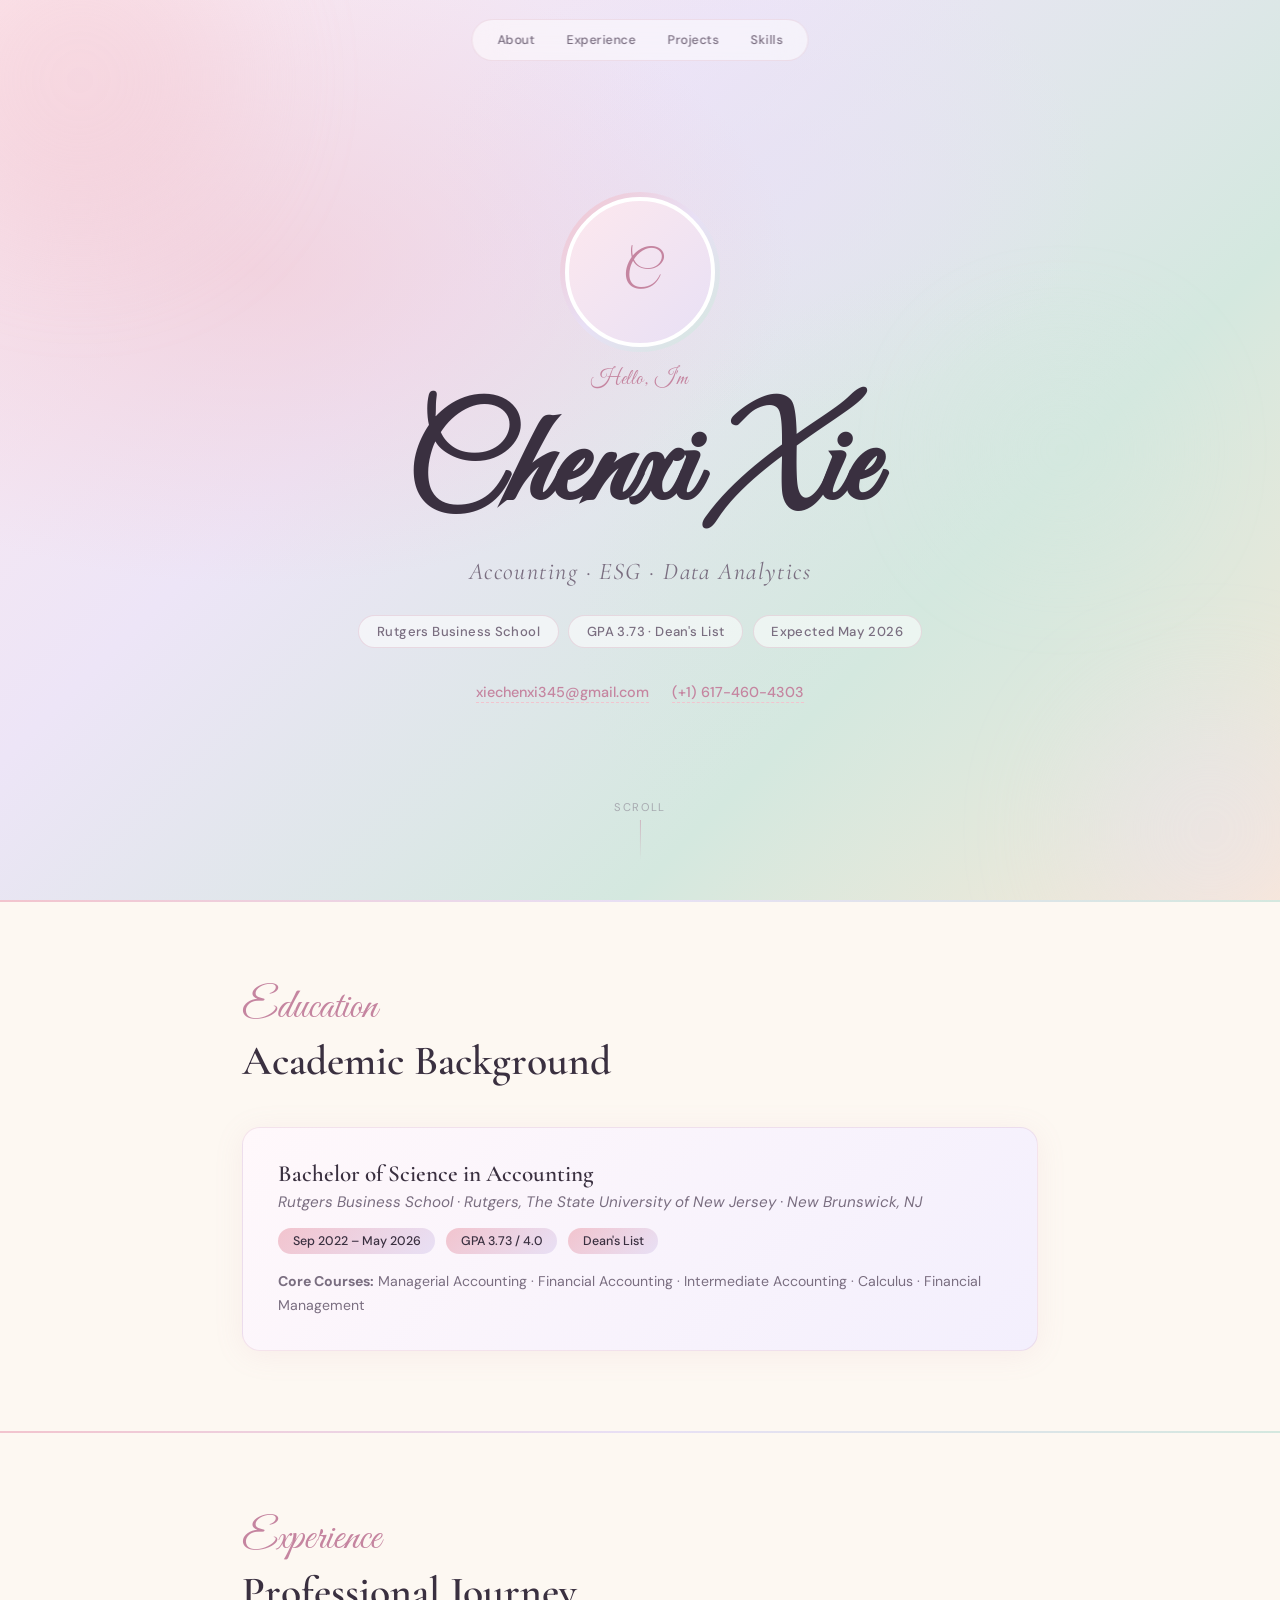
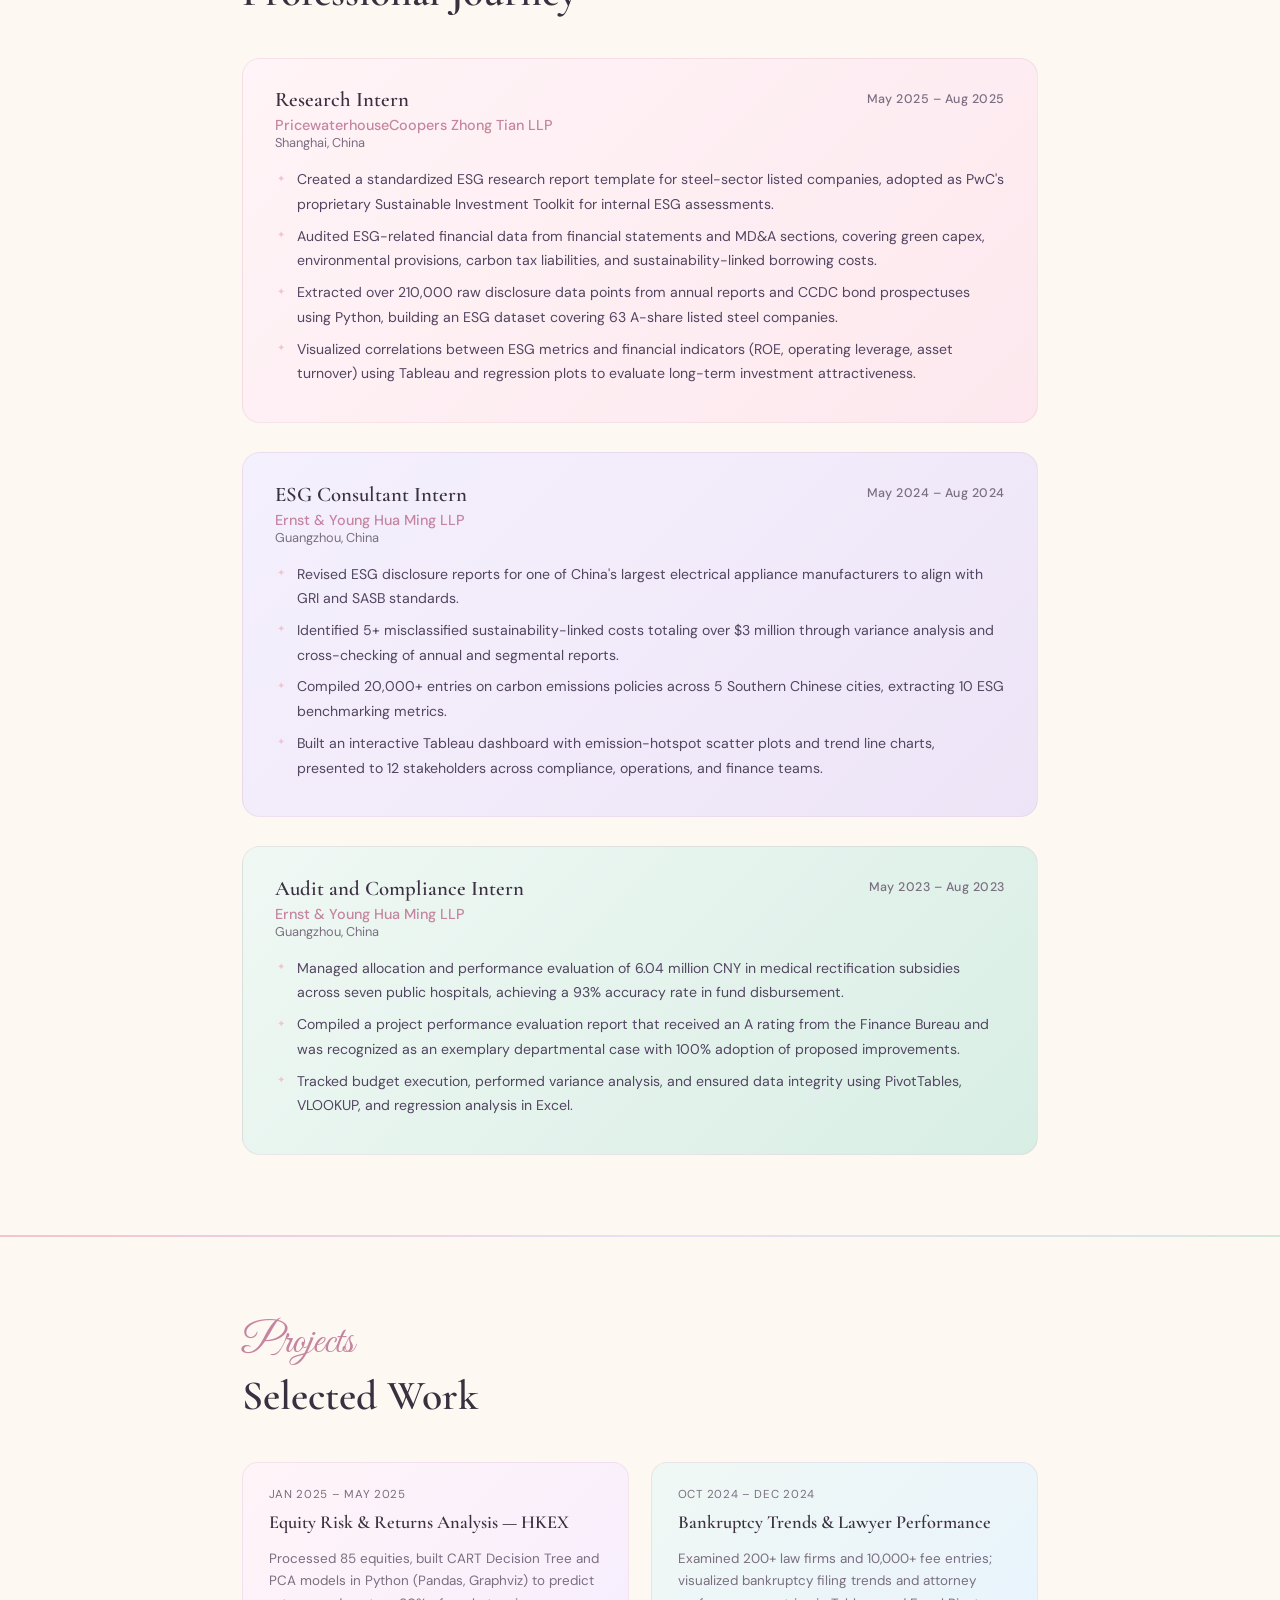
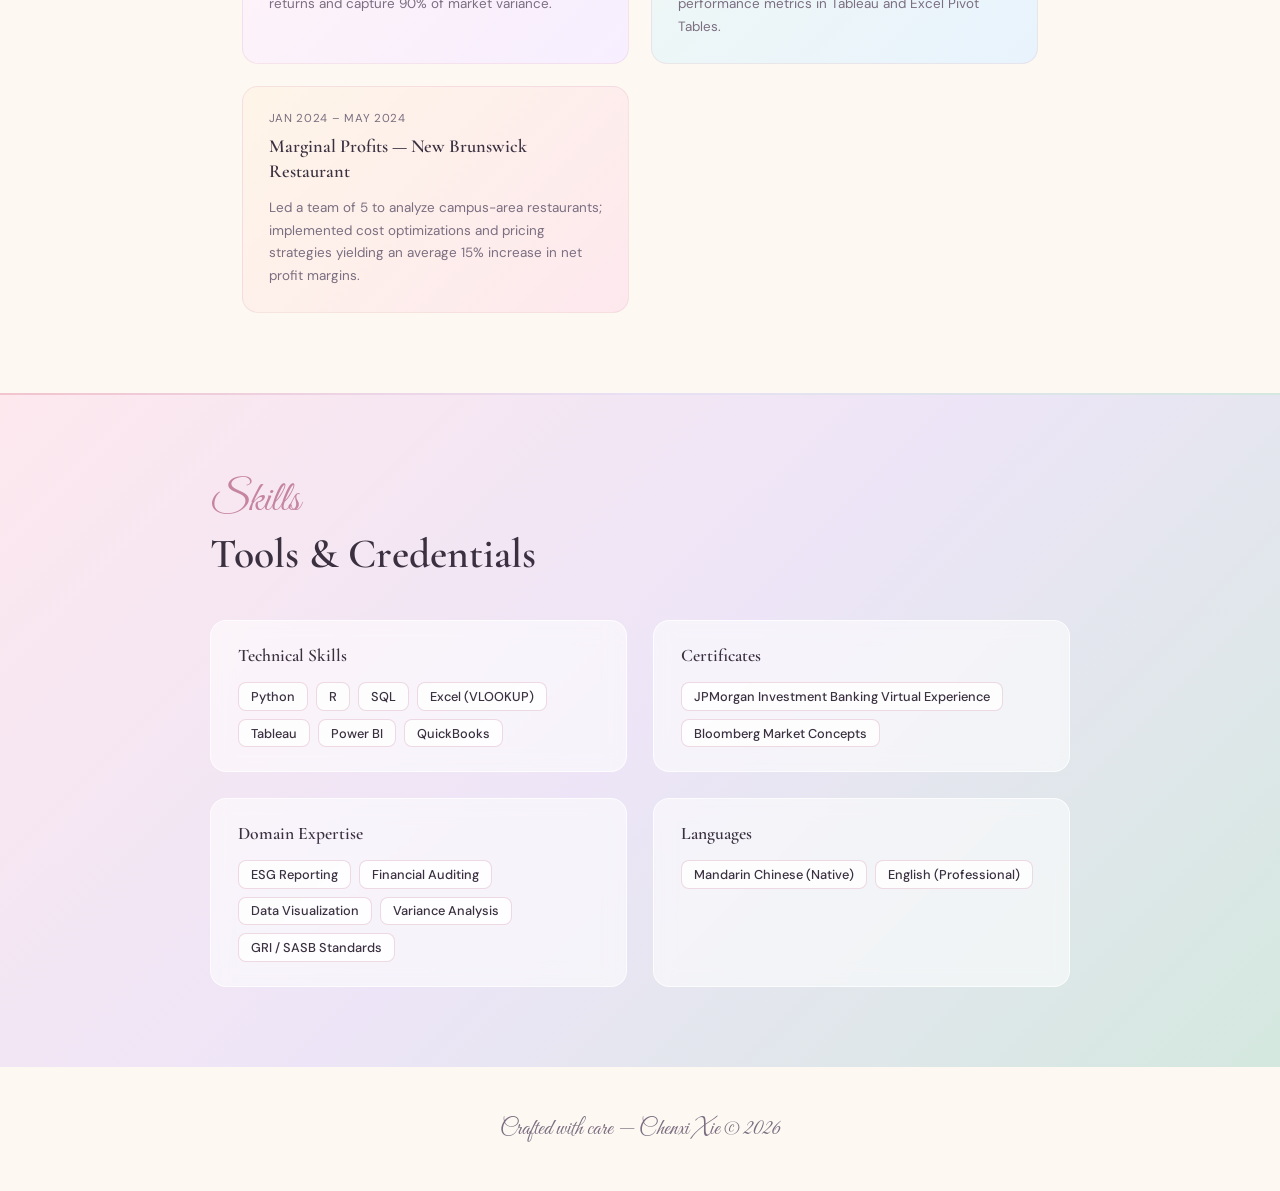
==== index.html @ ff5ab855 "Add files via upload" ====
<!DOCTYPE html>
<!--
  ╔══════════════════════════════════════════════════════════════╗
  ║  GITHUB PAGES DEPLOYMENT                                    ║
  ║                                                              ║
  ║  File structure required:                                    ║
  ║  ├── index.html          ← this file (upload to root)       ║
  ║  └── Assets/                                                 ║
  ║       └── ProfilePic.jpeg ← your profile photo here         ║
  ║                                                              ║
  ║  Repository name must be:  username.github.io               ║
  ║  Settings → Pages → Source: Deploy from Branch → Main /root ║
  ╚══════════════════════════════════════════════════════════════╝
-->
<html lang="en">
<head>
  <meta charset="UTF-8" />
  <meta name="viewport" content="width=device-width, initial-scale=1.0"/>
  <title>Chenxi Xie — Personal Page</title>
  <link href="https://fonts.googleapis.com/css2?family=Cormorant+Garamond:ital,wght@0,300;0,400;0,600;1,300;1,400&family=DM+Sans:wght@300;400;500&family=Great+Vibes&display=swap" rel="stylesheet"/>
  <style>
    :root {
      --rose:     #f2c4ce;
      --blush:    #fde8ee;
      --lavender: #e8e0f5;
      --sage:     #d4e8df;
      --cream:    #fdf8f2;
      --peach:    #fce8d5;
      --text:     #3a3040;
      --muted:    #7a6e80;
      --accent:   #c585a0;
    }

    *, *::before, *::after { box-sizing: border-box; margin: 0; padding: 0; }

    html { scroll-behavior: smooth; }

    body {
      font-family: 'DM Sans', sans-serif;
      background: var(--cream);
      color: var(--text);
      overflow-x: hidden;
    }

    /* ─── HERO ─────────────────────────────────────────── */
    .hero {
      min-height: 100vh;
      display: flex;
      flex-direction: column;
      align-items: center;
      justify-content: center;
      text-align: center;
      position: relative;
      background: linear-gradient(135deg, #fde8ee 0%, #ede5f7 35%, #d4e8df 70%, #fce8d5 100%);
      padding: 4rem 2rem;
      overflow: hidden;
    }

    .hero::before {
      content: '';
      position: absolute;
      inset: 0;
      background:
        radial-gradient(ellipse 60% 50% at 20% 30%, rgba(242,196,206,0.55) 0%, transparent 70%),
        radial-gradient(ellipse 50% 60% at 80% 70%, rgba(212,232,223,0.50) 0%, transparent 70%),
        radial-gradient(ellipse 40% 40% at 60% 20%, rgba(232,224,245,0.60) 0%, transparent 65%);
      pointer-events: none;
    }

    /* floating blobs */
    .blob {
      position: absolute;
      border-radius: 50%;
      filter: blur(60px);
      opacity: 0.35;
      animation: float 8s ease-in-out infinite;
    }
    .blob1 { width: 320px; height: 320px; background: var(--rose);    top: -80px;  left: -80px;  animation-delay: 0s; }
    .blob2 { width: 260px; height: 260px; background: var(--lavender);bottom: -60px; right: -60px; animation-delay: 3s; }
    .blob3 { width: 180px; height: 180px; background: var(--sage);    top: 40%;   right: 10%;  animation-delay: 1.5s; }

    @keyframes float {
      0%, 100% { transform: translateY(0) scale(1); }
      50%       { transform: translateY(-20px) scale(1.04); }
    }

    .hero-tag {
      font-family: 'Great Vibes', cursive;
      font-size: 1.3rem;
      color: var(--accent);
      letter-spacing: 0.04em;
      margin-bottom: 0.5rem;
      opacity: 0;
      text-align: center;
      width: 100%;
      animation: fadeUp 0.8s 0.2s forwards;
    }

    .hero h1 {
      font-family: 'Great Vibes', cursive;
      font-size: clamp(4rem, 10vw, 8rem);
      color: var(--text);
      line-height: 1.1;
      opacity: 0;
      text-align: center;
      width: 100%;
      animation: fadeUp 0.9s 0.4s forwards;
    }

    .hero-sub {
      font-family: 'Cormorant Garamond', serif;
      font-size: clamp(1.1rem, 2.5vw, 1.5rem);
      font-style: italic;
      color: var(--muted);
      margin-top: 1rem;
      letter-spacing: 0.06em;
      opacity: 0;
      animation: fadeUp 0.9s 0.65s forwards;
    }

    .hero-pills {
      display: flex;
      flex-wrap: wrap;
      gap: 0.6rem;
      justify-content: center;
      margin-top: 1.8rem;
      opacity: 0;
      animation: fadeUp 0.9s 0.9s forwards;
    }

    .pill {
      background: rgba(255,255,255,0.55);
      backdrop-filter: blur(8px);
      border: 1px solid rgba(197,133,160,0.25);
      border-radius: 999px;
      padding: 0.45rem 1.1rem;
      font-size: 0.82rem;
      font-weight: 500;
      color: var(--muted);
      letter-spacing: 0.03em;
    }

    .contact-row {
      margin-top: 2.2rem;
      display: flex;
      gap: 1.4rem;
      flex-wrap: wrap;
      justify-content: center;
      opacity: 0;
      animation: fadeUp 0.9s 1.1s forwards;
    }

    .contact-row a {
      font-size: 0.9rem;
      font-weight: 500;
      color: var(--accent);
      text-decoration: none;
      border-bottom: 1px dashed var(--rose);
      padding-bottom: 1px;
      transition: color 0.2s, border-color 0.2s;
    }
    .contact-row a:hover { color: #a3607d; border-color: #a3607d; }

    @keyframes fadeUp {
      from { opacity: 0; transform: translateY(22px); }
      to   { opacity: 1; transform: translateY(0); }
    }

    /* ─── PROFILE PHOTO ────────────────────────────────── */
    .profile-photo-wrap {
      position: relative;
      width: 150px;
      height: 150px;
      margin-bottom: 1.2rem;
      opacity: 0;
      animation: fadeUp 0.9s 0.15s forwards;
    }

    .profile-photo-wrap::before {
      content: '';
      position: absolute;
      inset: -5px;
      border-radius: 50%;
      background: linear-gradient(135deg, var(--rose), var(--lavender), var(--sage));
      z-index: 0;
      animation: spinRing 6s linear infinite;
    }

    @keyframes spinRing {
      0%   { transform: rotate(0deg); }
      100% { transform: rotate(360deg); }
    }

    .profile-photo {
      position: relative;
      z-index: 1;
      width: 150px;
      height: 150px;
      border-radius: 50%;
      object-fit: cover;
      border: 4px solid white;
      display: block;
    }

    /* Fallback placeholder if image not found */
    .profile-photo-placeholder {
      position: relative;
      z-index: 1;
      width: 150px;
      height: 150px;
      border-radius: 50%;
      background: linear-gradient(135deg, var(--blush), var(--lavender));
      border: 4px solid white;
      display: flex;
      align-items: center;
      justify-content: center;
      font-family: 'Great Vibes', cursive;
      font-size: 3rem;
      color: var(--accent);
    }

    /* ─── SCROLL HINT ───────────────────────────────────── */
    .scroll-hint {
      position: absolute;
      bottom: 2.5rem;
      left: 50%;
      transform: translateX(-50%);
      display: flex;
      flex-direction: column;
      align-items: center;
      gap: 0.4rem;
      opacity: 0.5;
    }
    .scroll-hint span {
      font-size: 0.7rem;
      letter-spacing: 0.15em;
      text-transform: uppercase;
      color: var(--muted);
    }
    .scroll-line {
      width: 1px;
      height: 40px;
      background: linear-gradient(to bottom, var(--accent), transparent);
      animation: scrollPulse 2s ease-in-out infinite;
    }
    @keyframes scrollPulse {
      0%, 100% { transform: scaleY(1); opacity: 0.5; }
      50%       { transform: scaleY(0.5); opacity: 0.2; }
    }

    /* ─── SECTIONS ──────────────────────────────────────── */
    .section {
      max-width: 860px;
      margin: 0 auto;
      padding: 5rem 2rem;
    }

    .section-label {
      font-family: 'Great Vibes', cursive;
      font-size: 2.6rem;
      color: var(--accent);
      margin-bottom: 0.2rem;
    }

    .section-title {
      font-family: 'Cormorant Garamond', serif;
      font-size: clamp(1.8rem, 4vw, 2.6rem);
      font-weight: 600;
      color: var(--text);
      line-height: 1.2;
      margin-bottom: 2.5rem;
    }

    /* divider */
    .divider {
      width: 100%;
      height: 2px;
      background: linear-gradient(90deg, var(--rose) 0%, var(--lavender) 50%, var(--sage) 100%);
      border: none;
      margin: 0;
    }

    /* ─── EDUCATION ─────────────────────────────────────── */
    .edu-card {
      background: linear-gradient(135deg, #fff8fb 0%, #f3effd 100%);
      border-radius: 18px;
      border: 1px solid rgba(197,133,160,0.18);
      padding: 2rem 2.2rem;
      box-shadow: 0 4px 30px rgba(197,133,160,0.10);
    }

    .edu-card h3 {
      font-family: 'Cormorant Garamond', serif;
      font-size: 1.45rem;
      font-weight: 600;
      color: var(--text);
    }

    .edu-card .school {
      font-style: italic;
      color: var(--muted);
      font-size: 0.95rem;
      margin-top: 0.25rem;
    }

    .edu-meta {
      display: flex;
      flex-wrap: wrap;
      gap: 0.7rem;
      margin-top: 1rem;
    }

    .badge {
      background: linear-gradient(135deg, var(--rose), var(--lavender));
      border-radius: 999px;
      padding: 0.3rem 0.9rem;
      font-size: 0.78rem;
      font-weight: 500;
      color: var(--text);
    }

    .courses {
      margin-top: 1rem;
      font-size: 0.88rem;
      color: var(--muted);
      line-height: 1.7;
    }

    /* ─── EXPERIENCE ────────────────────────────────────── */
    .exp-list { display: flex; flex-direction: column; gap: 1.8rem; }

    .exp-card {
      border-radius: 18px;
      border: 1px solid rgba(197,133,160,0.15);
      padding: 1.8rem 2rem;
      position: relative;
      overflow: hidden;
      transition: box-shadow 0.3s, transform 0.3s;
    }
    .exp-card:hover {
      box-shadow: 0 8px 40px rgba(197,133,160,0.18);
      transform: translateY(-3px);
    }

    .exp-card.pwc  { background: linear-gradient(135deg, #fff4f7 0%, #fce8ee 100%); }
    .exp-card.ey1  { background: linear-gradient(135deg, #f5f0fd 0%, #ede5f7 100%); }
    .exp-card.ey2  { background: linear-gradient(135deg, #f0f8f4 0%, #d8eee5 100%); }

    .exp-header {
      display: flex;
      justify-content: space-between;
      align-items: flex-start;
      flex-wrap: wrap;
      gap: 0.5rem;
    }

    .exp-title {
      font-family: 'Cormorant Garamond', serif;
      font-size: 1.3rem;
      font-weight: 600;
    }

    .exp-period {
      font-size: 0.78rem;
      color: var(--muted);
      font-weight: 500;
      letter-spacing: 0.04em;
      white-space: nowrap;
      padding-top: 0.2rem;
    }

    .exp-company {
      font-size: 0.9rem;
      color: var(--accent);
      font-weight: 500;
      margin-top: 0.25rem;
    }

    .exp-location {
      font-size: 0.8rem;
      color: var(--muted);
    }

    .exp-bullets {
      margin-top: 1rem;
      padding-left: 1.1rem;
    }

    .exp-bullets li {
      font-size: 0.88rem;
      color: #524560;
      line-height: 1.75;
      margin-bottom: 0.45rem;
      list-style: none;
      padding-left: 0.3rem;
      position: relative;
    }

    .exp-bullets li::before {
      content: '✦';
      position: absolute;
      left: -1rem;
      color: var(--rose);
      font-size: 0.6rem;
      top: 0.35em;
    }

    /* ─── PROJECTS ──────────────────────────────────────── */
    .proj-grid {
      display: grid;
      grid-template-columns: repeat(auto-fill, minmax(270px, 1fr));
      gap: 1.4rem;
    }

    .proj-card {
      border-radius: 16px;
      padding: 1.5rem 1.6rem;
      border: 1px solid rgba(197,133,160,0.15);
      transition: transform 0.3s, box-shadow 0.3s;
    }
    .proj-card:hover {
      transform: translateY(-4px);
      box-shadow: 0 10px 35px rgba(197,133,160,0.18);
    }

    .proj-card:nth-child(1) { background: linear-gradient(135deg, #fff4f7, #f7eeff); }
    .proj-card:nth-child(2) { background: linear-gradient(135deg, #f0f8f4, #e8f3fd); }
    .proj-card:nth-child(3) { background: linear-gradient(135deg, #fef5e8, #fde8ee); }

    .proj-period {
      font-size: 0.72rem;
      color: var(--muted);
      letter-spacing: 0.06em;
      text-transform: uppercase;
      margin-bottom: 0.5rem;
    }

    .proj-name {
      font-family: 'Cormorant Garamond', serif;
      font-size: 1.15rem;
      font-weight: 600;
      color: var(--text);
      line-height: 1.35;
      margin-bottom: 0.8rem;
    }

    .proj-desc {
      font-size: 0.84rem;
      color: var(--muted);
      line-height: 1.7;
    }

    /* ─── SKILLS ────────────────────────────────────────── */
    .skills-section {
      background: linear-gradient(135deg, #fde8ee 0%, #ede5f7 50%, #d4e8df 100%);
      padding: 5rem 2rem;
    }

    .skills-inner { max-width: 860px; margin: 0 auto; }

    .skills-grid {
      display: grid;
      grid-template-columns: 1fr 1fr;
      gap: 1.6rem;
      margin-top: 2.5rem;
    }

    @media (max-width: 540px) { .skills-grid { grid-template-columns: 1fr; } }

    .skill-block {
      background: rgba(255,255,255,0.55);
      backdrop-filter: blur(10px);
      border-radius: 16px;
      border: 1px solid rgba(255,255,255,0.7);
      padding: 1.5rem 1.7rem;
    }

    .skill-block h4 {
      font-family: 'Cormorant Garamond', serif;
      font-size: 1.1rem;
      font-weight: 600;
      color: var(--text);
      margin-bottom: 1rem;
    }

    .skill-tags {
      display: flex;
      flex-wrap: wrap;
      gap: 0.5rem;
    }

    .skill-tag {
      background: rgba(255,255,255,0.8);
      border: 1px solid rgba(197,133,160,0.3);
      border-radius: 8px;
      padding: 0.3rem 0.75rem;
      font-size: 0.8rem;
      color: var(--text);
      font-weight: 500;
    }

    /* ─── FOOTER ────────────────────────────────────────── */
    footer {
      text-align: center;
      padding: 3rem 2rem;
      font-family: 'Great Vibes', cursive;
      font-size: 1.4rem;
      color: var(--muted);
      background: var(--cream);
    }

    /* ─── NAV ───────────────────────────────────────────── */
    nav {
      position: fixed;
      top: 1.2rem;
      left: 50%;
      transform: translateX(-50%);
      z-index: 100;
      display: flex;
      gap: 0.3rem;
      background: rgba(255,255,255,0.5);
      backdrop-filter: blur(16px);
      border: 1px solid rgba(197,133,160,0.2);
      border-radius: 999px;
      padding: 0.4rem 0.7rem;
    }

    nav a {
      font-size: 0.78rem;
      font-weight: 500;
      color: var(--muted);
      text-decoration: none;
      padding: 0.35rem 0.85rem;
      border-radius: 999px;
      letter-spacing: 0.04em;
      transition: background 0.2s, color 0.2s;
    }
    nav a:hover {
      background: rgba(197,133,160,0.15);
      color: var(--accent);
    }

    /* ─── APPEAR ON SCROLL ──────────────────────────────── */
    .reveal {
      opacity: 0;
      transform: translateY(30px);
      transition: opacity 0.7s ease, transform 0.7s ease;
    }
    .reveal.visible {
      opacity: 1;
      transform: translateY(0);
    }
  </style>
</head>
<body>

  <nav>
    <a href="#about">About</a>
    <a href="#experience">Experience</a>
    <a href="#projects">Projects</a>
    <a href="#skills">Skills</a>
  </nav>

  <!-- ── HERO ── -->
  <section class="hero" id="about">
    <div class="blob blob1"></div>
    <div class="blob blob2"></div>
    <div class="blob blob3"></div>

    <div class="profile-photo-wrap">
      <img
        class="profile-photo"
        src="Assets/ProfilePic2.jpeg"
        alt="Chenxi Xie"
        onerror="this.style.display='none'; this.nextElementSibling.style.display='flex';"
      />
      <div class="profile-photo-placeholder" style="display:none;">C</div>
    </div>

    <p class="hero-tag">Hello, I'm</p>
    <h1>Chenxi Xie</h1>

    <p class="hero-sub">Accounting · ESG · Data Analytics</p>

    <div class="hero-pills">
      <span class="pill">Rutgers Business School</span>
      <span class="pill">GPA 3.73 · Dean's List</span>
      <span class="pill">Expected May 2026</span>
    </div>

    <div class="contact-row">
      <a href="mailto:xiechenxi345@gmail.com">xiechenxi345@gmail.com</a>
      <a href="tel:+16174604303">(+1) 617-460-4303</a>
    </div>

    <div class="scroll-hint">
      <span>Scroll</span>
      <div class="scroll-line"></div>
    </div>
  </section>

  <hr class="divider">

  <!-- ── EDUCATION ── -->
  <section class="section" id="education">
    <div class="reveal">
      <p class="section-label">Education</p>
      <h2 class="section-title">Academic Background</h2>
    </div>
    <div class="reveal edu-card">
      <h3>Bachelor of Science in Accounting</h3>
      <p class="school">Rutgers Business School · Rutgers, The State University of New Jersey · New Brunswick, NJ</p>
      <div class="edu-meta">
        <span class="badge">Sep 2022 – May 2026</span>
        <span class="badge">GPA 3.73 / 4.0</span>
        <span class="badge">Dean's List</span>
      </div>
      <p class="courses"><strong>Core Courses:</strong> Managerial Accounting · Financial Accounting · Intermediate Accounting · Calculus · Financial Management</p>
    </div>
  </section>

  <hr class="divider">

  <!-- ── EXPERIENCE ── -->
  <section class="section" id="experience">
    <div class="reveal">
      <p class="section-label">Experience</p>
      <h2 class="section-title">Professional Journey</h2>
    </div>

    <div class="exp-list">

      <!-- PwC -->
      <div class="reveal exp-card pwc">
        <div class="exp-header">
          <div>
            <div class="exp-title">Research Intern</div>
            <div class="exp-company">PricewaterhouseCoopers Zhong Tian LLP</div>
            <div class="exp-location">Shanghai, China</div>
          </div>
          <span class="exp-period">May 2025 – Aug 2025</span>
        </div>
        <ul class="exp-bullets">
          <li>Created a standardized ESG research report template for steel-sector listed companies, adopted as PwC's proprietary Sustainable Investment Toolkit for internal ESG assessments.</li>
          <li>Audited ESG-related financial data from financial statements and MD&A sections, covering green capex, environmental provisions, carbon tax liabilities, and sustainability-linked borrowing costs.</li>
          <li>Extracted over 210,000 raw disclosure data points from annual reports and CCDC bond prospectuses using Python, building an ESG dataset covering 63 A-share listed steel companies.</li>
          <li>Visualized correlations between ESG metrics and financial indicators (ROE, operating leverage, asset turnover) using Tableau and regression plots to evaluate long-term investment attractiveness.</li>
        </ul>
      </div>

      <!-- EY ESG -->
      <div class="reveal exp-card ey1">
        <div class="exp-header">
          <div>
            <div class="exp-title">ESG Consultant Intern</div>
            <div class="exp-company">Ernst & Young Hua Ming LLP</div>
            <div class="exp-location">Guangzhou, China</div>
          </div>
          <span class="exp-period">May 2024 – Aug 2024</span>
        </div>
        <ul class="exp-bullets">
          <li>Revised ESG disclosure reports for one of China's largest electrical appliance manufacturers to align with GRI and SASB standards.</li>
          <li>Identified 5+ misclassified sustainability-linked costs totaling over $3 million through variance analysis and cross-checking of annual and segmental reports.</li>
          <li>Compiled 20,000+ entries on carbon emissions policies across 5 Southern Chinese cities, extracting 10 ESG benchmarking metrics.</li>
          <li>Built an interactive Tableau dashboard with emission-hotspot scatter plots and trend line charts, presented to 12 stakeholders across compliance, operations, and finance teams.</li>
        </ul>
      </div>

      <!-- EY Audit -->
      <div class="reveal exp-card ey2">
        <div class="exp-header">
          <div>
            <div class="exp-title">Audit and Compliance Intern</div>
            <div class="exp-company">Ernst & Young Hua Ming LLP</div>
            <div class="exp-location">Guangzhou, China</div>
          </div>
          <span class="exp-period">May 2023 – Aug 2023</span>
        </div>
        <ul class="exp-bullets">
          <li>Managed allocation and performance evaluation of 6.04 million CNY in medical rectification subsidies across seven public hospitals, achieving a 93% accuracy rate in fund disbursement.</li>
          <li>Compiled a project performance evaluation report that received an A rating from the Finance Bureau and was recognized as an exemplary departmental case with 100% adoption of proposed improvements.</li>
          <li>Tracked budget execution, performed variance analysis, and ensured data integrity using PivotTables, VLOOKUP, and regression analysis in Excel.</li>
        </ul>
      </div>

    </div>
  </section>

  <hr class="divider">

  <!-- ── PROJECTS ── -->
  <section class="section" id="projects">
    <div class="reveal">
      <p class="section-label">Projects</p>
      <h2 class="section-title">Selected Work</h2>
    </div>

    <div class="proj-grid">

      <div class="reveal proj-card">
        <p class="proj-period">Jan 2025 – May 2025</p>
        <p class="proj-name">Equity Risk & Returns Analysis — HKEX</p>
        <p class="proj-desc">Processed 85 equities, built CART Decision Tree and PCA models in Python (Pandas, Graphviz) to predict returns and capture 90% of market variance.</p>
      </div>

      <div class="reveal proj-card">
        <p class="proj-period">Oct 2024 – Dec 2024</p>
        <p class="proj-name">Bankruptcy Trends & Lawyer Performance</p>
        <p class="proj-desc">Examined 200+ law firms and 10,000+ fee entries; visualized bankruptcy filing trends and attorney performance metrics in Tableau and Excel Pivot Tables.</p>
      </div>

      <div class="reveal proj-card">
        <p class="proj-period">Jan 2024 – May 2024</p>
        <p class="proj-name">Marginal Profits — New Brunswick Restaurant</p>
        <p class="proj-desc">Led a team of 5 to analyze campus-area restaurants; implemented cost optimizations and pricing strategies yielding an average 15% increase in net profit margins.</p>
      </div>

    </div>
  </section>

  <hr class="divider">

  <!-- ── SKILLS ── -->
  <section class="skills-section" id="skills">
    <div class="skills-inner">
      <div class="reveal">
        <p class="section-label">Skills</p>
        <h2 class="section-title">Tools & Credentials</h2>
      </div>

      <div class="skills-grid">
        <div class="reveal skill-block">
          <h4>Technical Skills</h4>
          <div class="skill-tags">
            <span class="skill-tag">Python</span>
            <span class="skill-tag">R</span>
            <span class="skill-tag">SQL</span>
            <span class="skill-tag">Excel (VLOOKUP)</span>
            <span class="skill-tag">Tableau</span>
            <span class="skill-tag">Power BI</span>
            <span class="skill-tag">QuickBooks</span>
          </div>
        </div>
        <div class="reveal skill-block">
          <h4>Certificates</h4>
          <div class="skill-tags">
            <span class="skill-tag">JPMorgan Investment Banking Virtual Experience</span>
            <span class="skill-tag">Bloomberg Market Concepts</span>
          </div>
        </div>
        <div class="reveal skill-block">
          <h4>Domain Expertise</h4>
          <div class="skill-tags">
            <span class="skill-tag">ESG Reporting</span>
            <span class="skill-tag">Financial Auditing</span>
            <span class="skill-tag">Data Visualization</span>
            <span class="skill-tag">Variance Analysis</span>
            <span class="skill-tag">GRI / SASB Standards</span>
          </div>
        </div>
        <div class="reveal skill-block">
          <h4>Languages</h4>
          <div class="skill-tags">
            <span class="skill-tag">Mandarin Chinese (Native)</span>
            <span class="skill-tag">English (Professional)</span>
          </div>
        </div>
      </div>
    </div>
  </section>

  <!-- ── FOOTER ── -->
  <footer>
    Crafted with care — Chenxi Xie © 2026
  </footer>

  <script>
    // Scroll reveal
    const reveals = document.querySelectorAll('.reveal');
    const observer = new IntersectionObserver((entries) => {
      entries.forEach(e => {
        if (e.isIntersecting) {
          e.target.classList.add('visible');
          observer.unobserve(e.target);
        }
      });
    }, { threshold: 0.12 });
    reveals.forEach(el => observer.observe(el));
  </script>

</body>
</html>
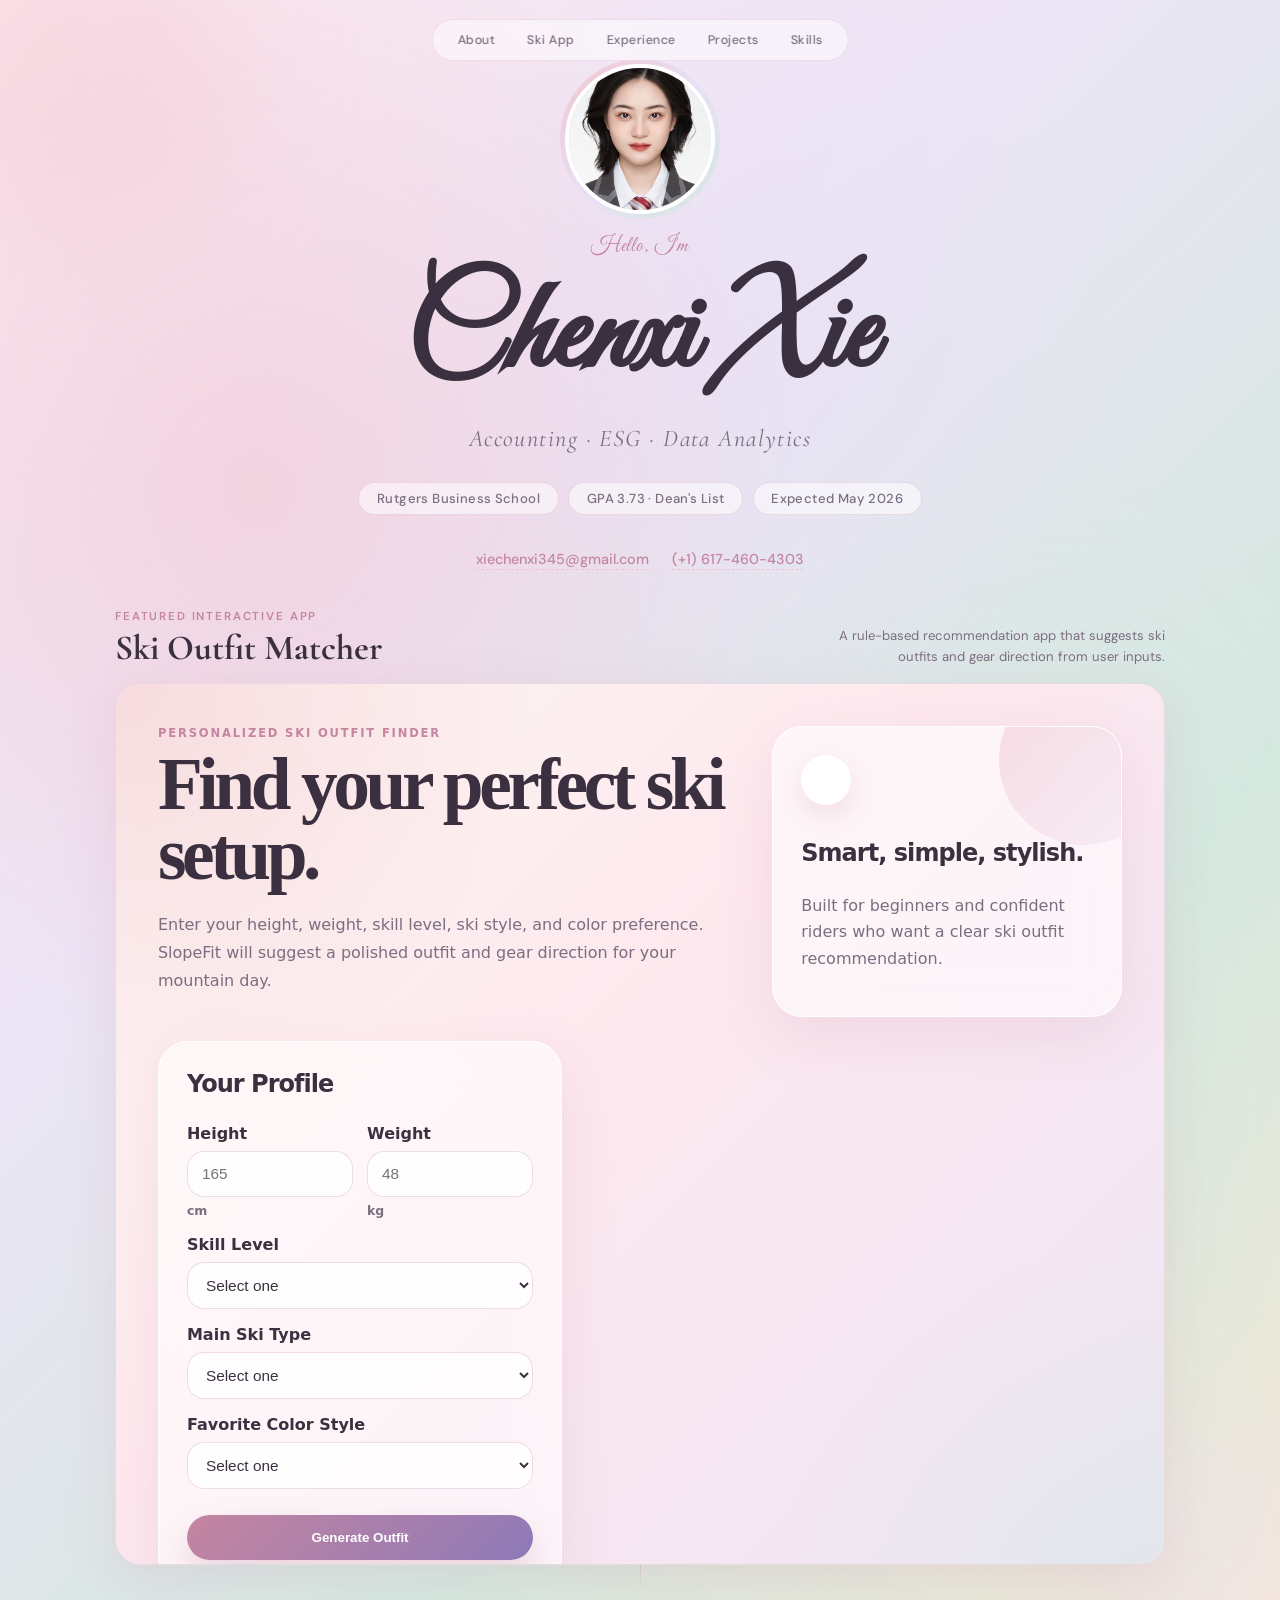
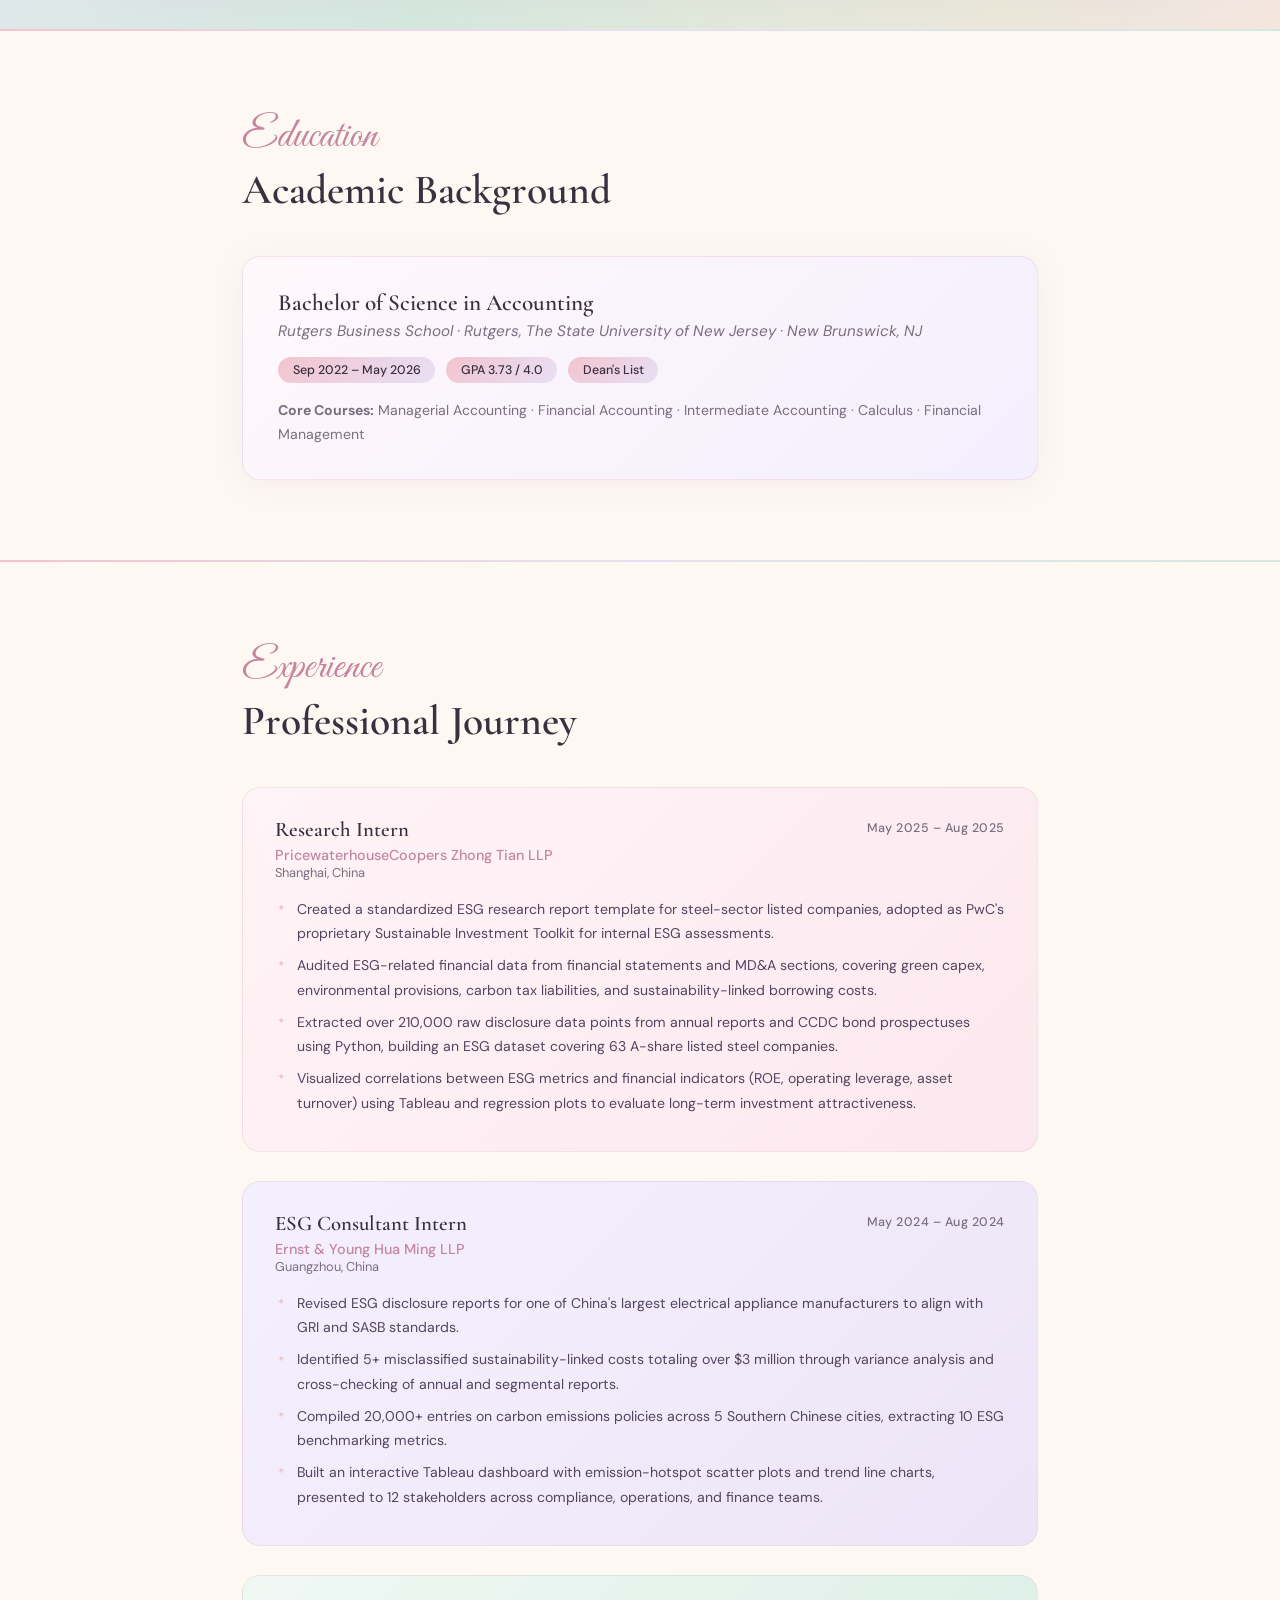
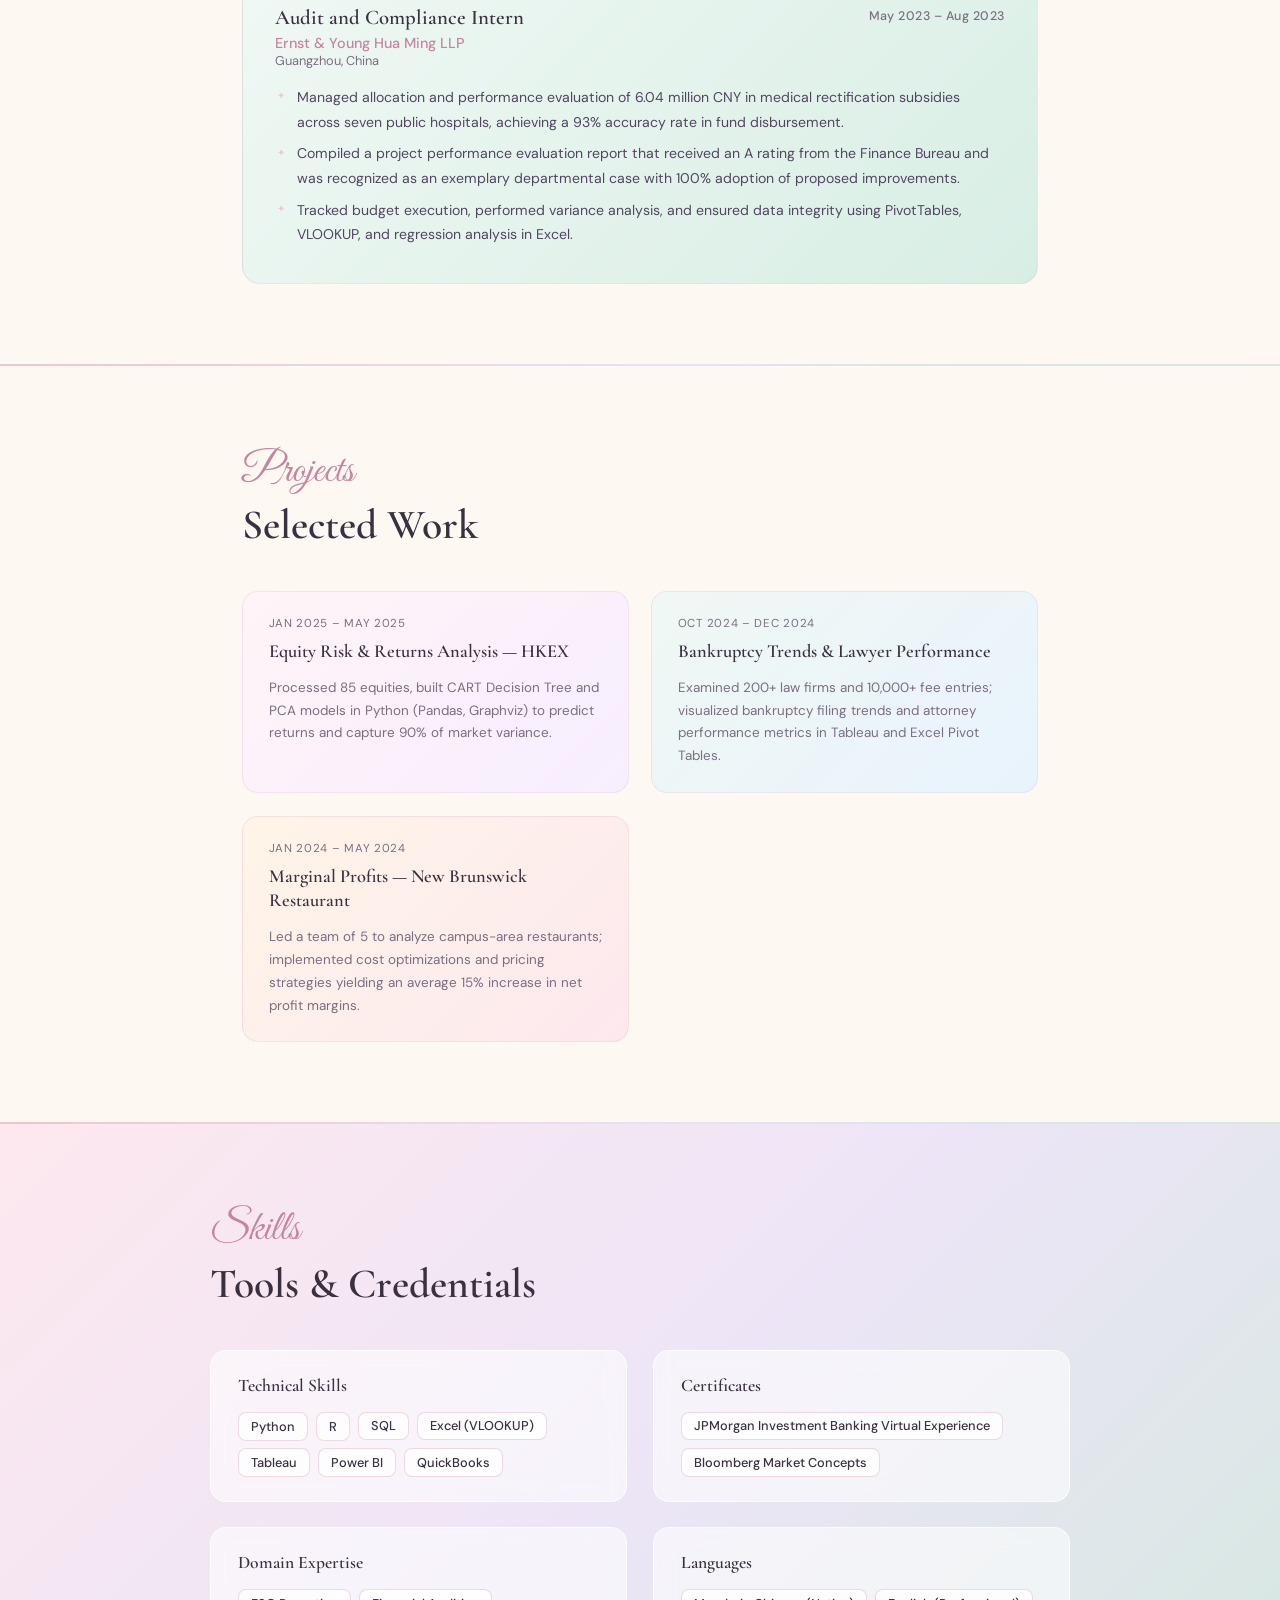
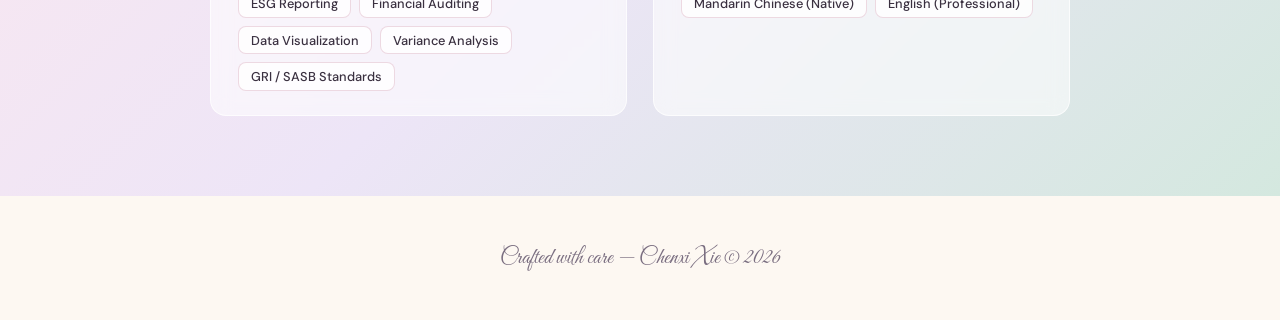
==== commit 8fa7c706: "Add files via upload" ====
--- a/index.html
+++ b/index.html
@@ -166,6 +166,90 @@
       to   { opacity: 1; transform: translateY(0); }
     }
 
+
+    /* ─── HERO APP PREVIEW ─────────────────────────────── */
+    .hero-app-preview {
+      width: min(1050px, 94vw);
+      margin-top: 2.4rem;
+      position: relative;
+      z-index: 2;
+      opacity: 0;
+      animation: fadeUp 0.9s 1.25s forwards;
+    }
+
+    .hero-app-header {
+      display: flex;
+      justify-content: space-between;
+      align-items: flex-end;
+      gap: 1rem;
+      margin-bottom: 1rem;
+      text-align: left;
+    }
+
+    .hero-app-kicker {
+      font-size: 0.72rem;
+      text-transform: uppercase;
+      letter-spacing: 0.16em;
+      color: var(--accent);
+      font-weight: 600;
+      margin-bottom: 0.3rem;
+    }
+
+    .hero-app-title {
+      font-family: 'Cormorant Garamond', serif;
+      font-size: clamp(1.5rem, 3vw, 2.2rem);
+      color: var(--text);
+      margin: 0;
+      line-height: 1.1;
+    }
+
+    .hero-app-note {
+      max-width: 360px;
+      font-size: 0.82rem;
+      color: var(--muted);
+      line-height: 1.6;
+      text-align: right;
+    }
+
+    .hero-app-frame {
+      border-radius: 26px;
+      overflow: hidden;
+      border: 1px solid rgba(197,133,160,0.22);
+      background: rgba(255,255,255,0.55);
+      box-shadow: 0 14px 50px rgba(197,133,160,0.18);
+    }
+
+    .hero-app-frame iframe {
+      width: 100%;
+      height: 880px;
+      border: 0;
+      display: block;
+    }
+
+    @media (max-width: 720px) {
+      .hero {
+        padding-top: 5.5rem;
+      }
+
+      .hero-app-header {
+        flex-direction: column;
+        align-items: flex-start;
+      }
+
+      .hero-app-note {
+        text-align: left;
+        max-width: 100%;
+      }
+
+      .hero-app-frame iframe {
+        height: 1180px;
+      }
+
+      .scroll-hint {
+        display: none;
+      }
+    }
+
     /* ─── PROFILE PHOTO ────────────────────────────────── */
     .profile-photo-wrap {
       position: relative;
@@ -556,6 +640,7 @@
 
   <nav>
     <a href="#about">About</a>
+    <a href="#ski-app">Ski App</a>
     <a href="#experience">Experience</a>
     <a href="#projects">Projects</a>
     <a href="#skills">Skills</a>
@@ -591,6 +676,26 @@
     <div class="contact-row">
       <a href="mailto:xiechenxi345@gmail.com">xiechenxi345@gmail.com</a>
       <a href="tel:+16174604303">(+1) 617-460-4303</a>
+    </div>
+
+
+    <div class="hero-app-preview" id="ski-app">
+      <div class="hero-app-header">
+        <div>
+          <p class="hero-app-kicker">Featured Interactive App</p>
+          <h2 class="hero-app-title">Ski Outfit Matcher</h2>
+        </div>
+        <p class="hero-app-note">
+          A rule-based recommendation app that suggests ski outfits and gear direction from user inputs.
+        </p>
+      </div>
+
+      <div class="hero-app-frame">
+        <iframe 
+          src="ski.html" 
+          title="Ski Outfit Matcher App">
+        </iframe>
+      </div>
     </div>
 
     <div class="scroll-hint">
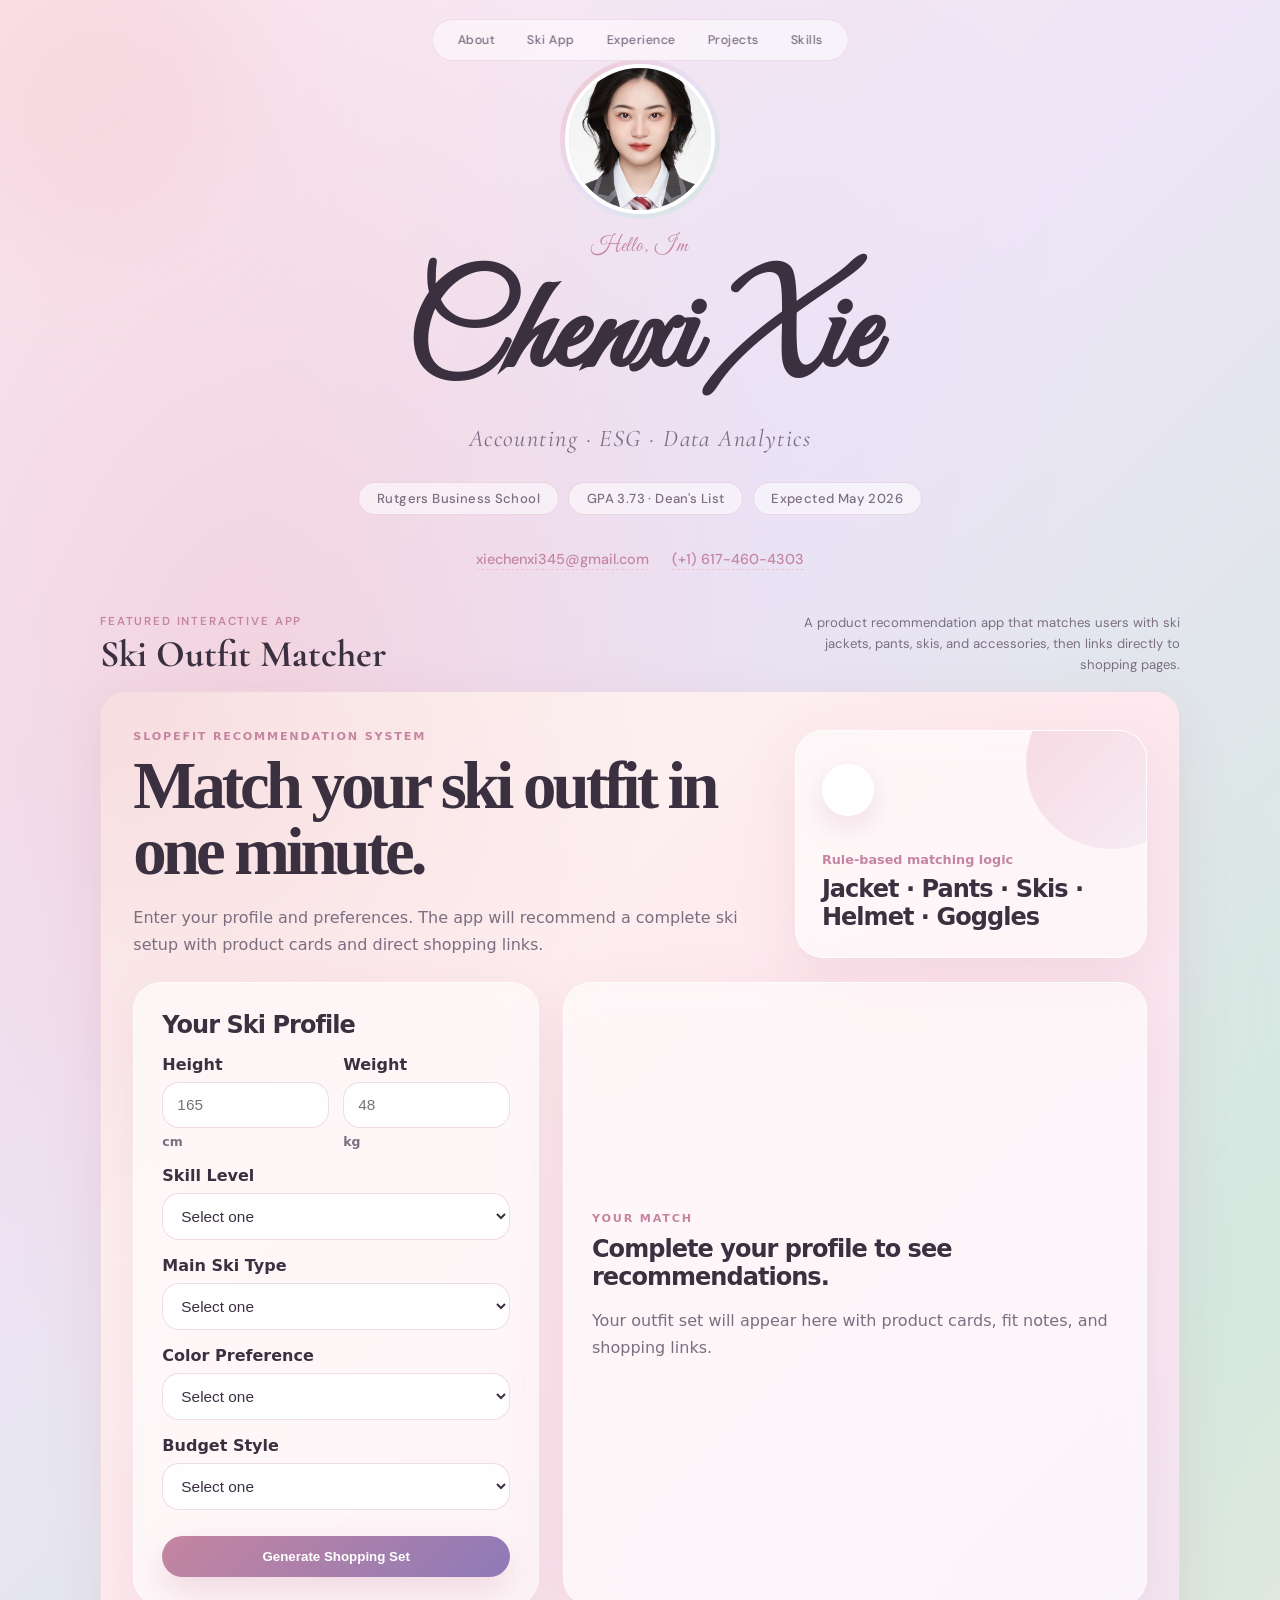
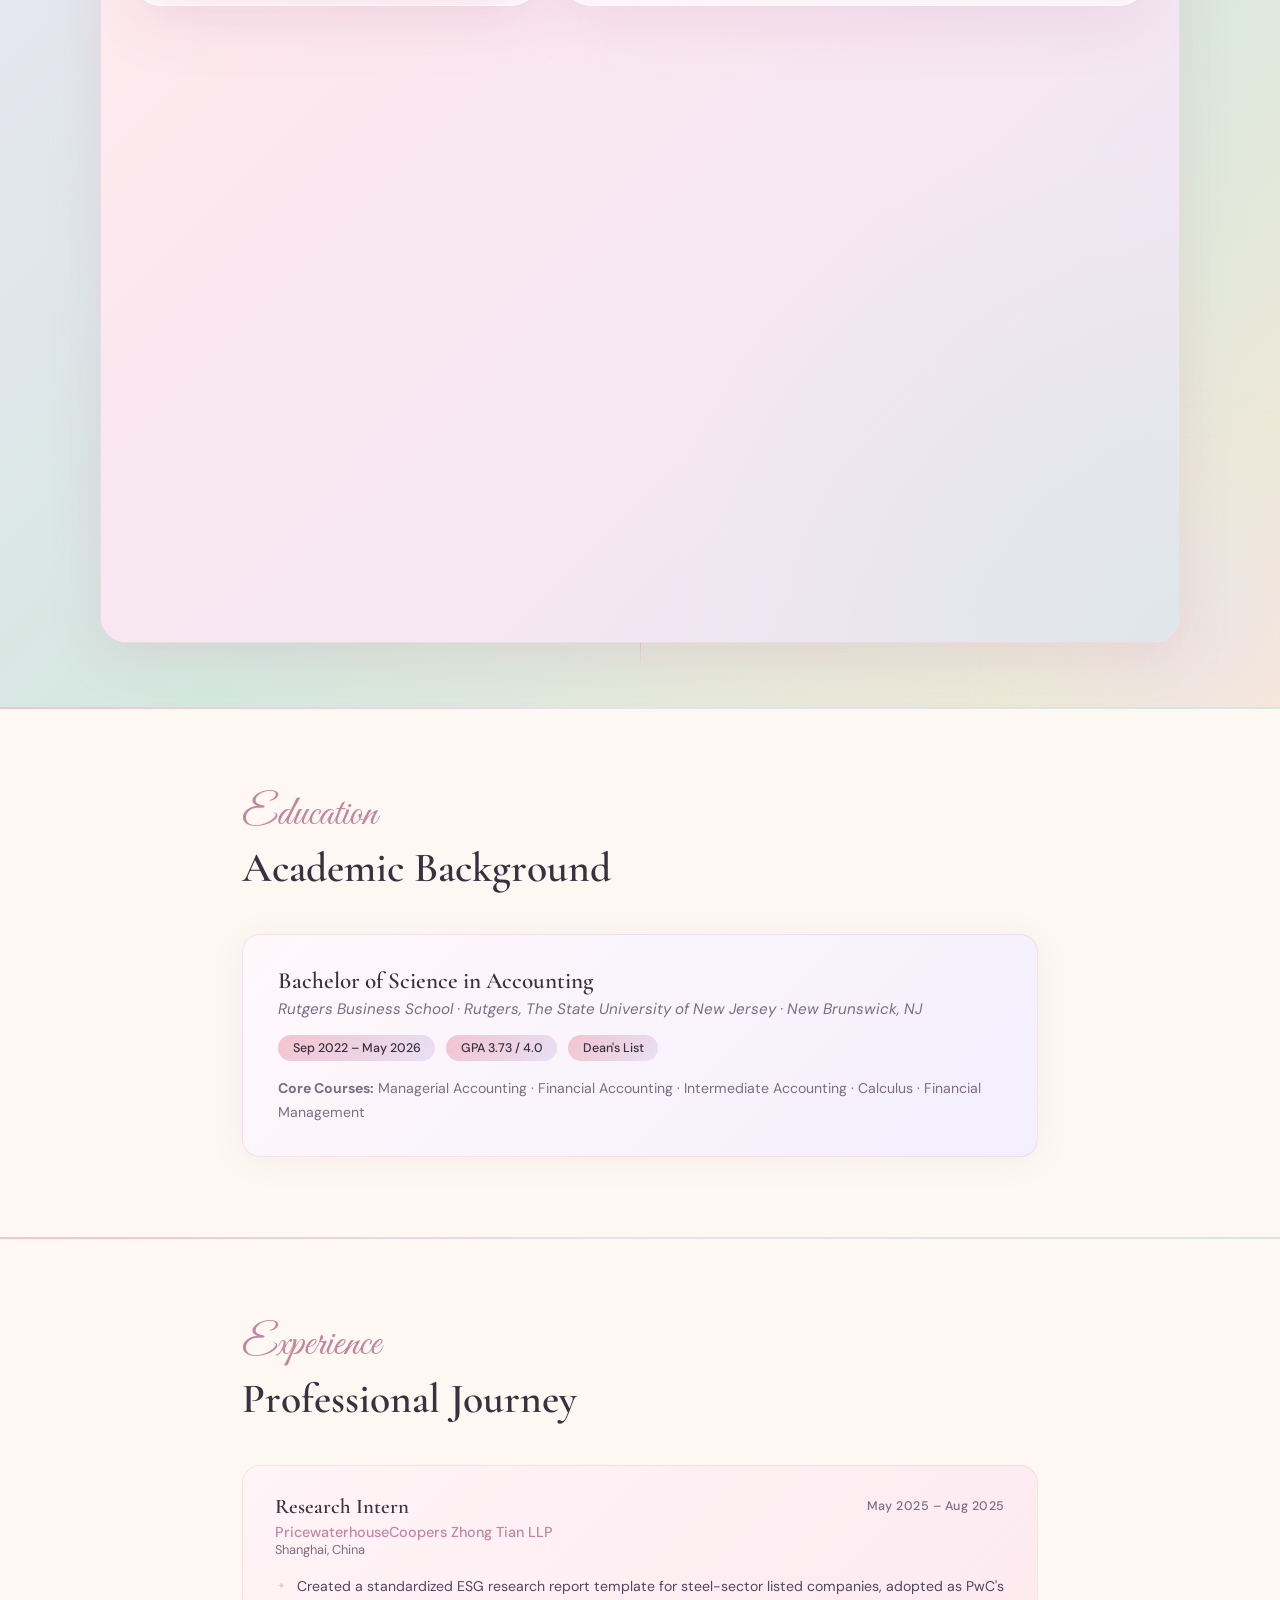
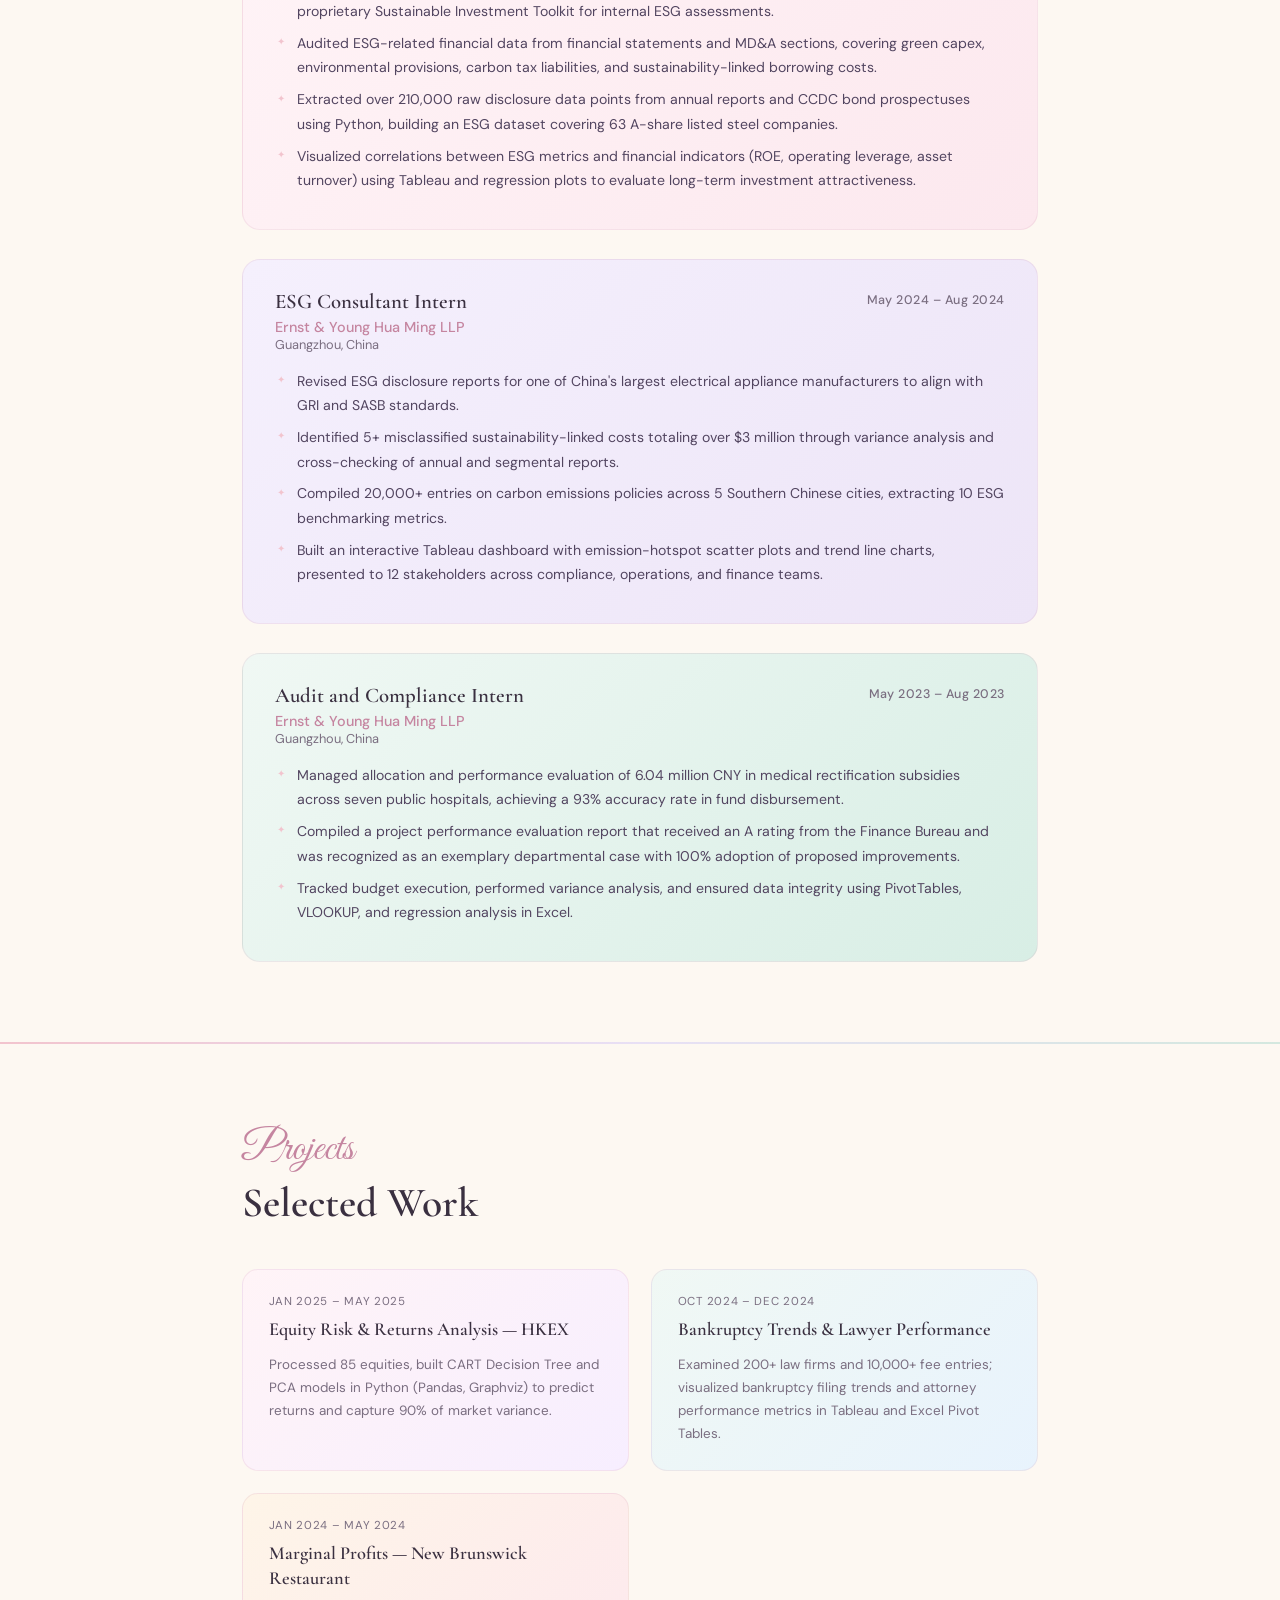
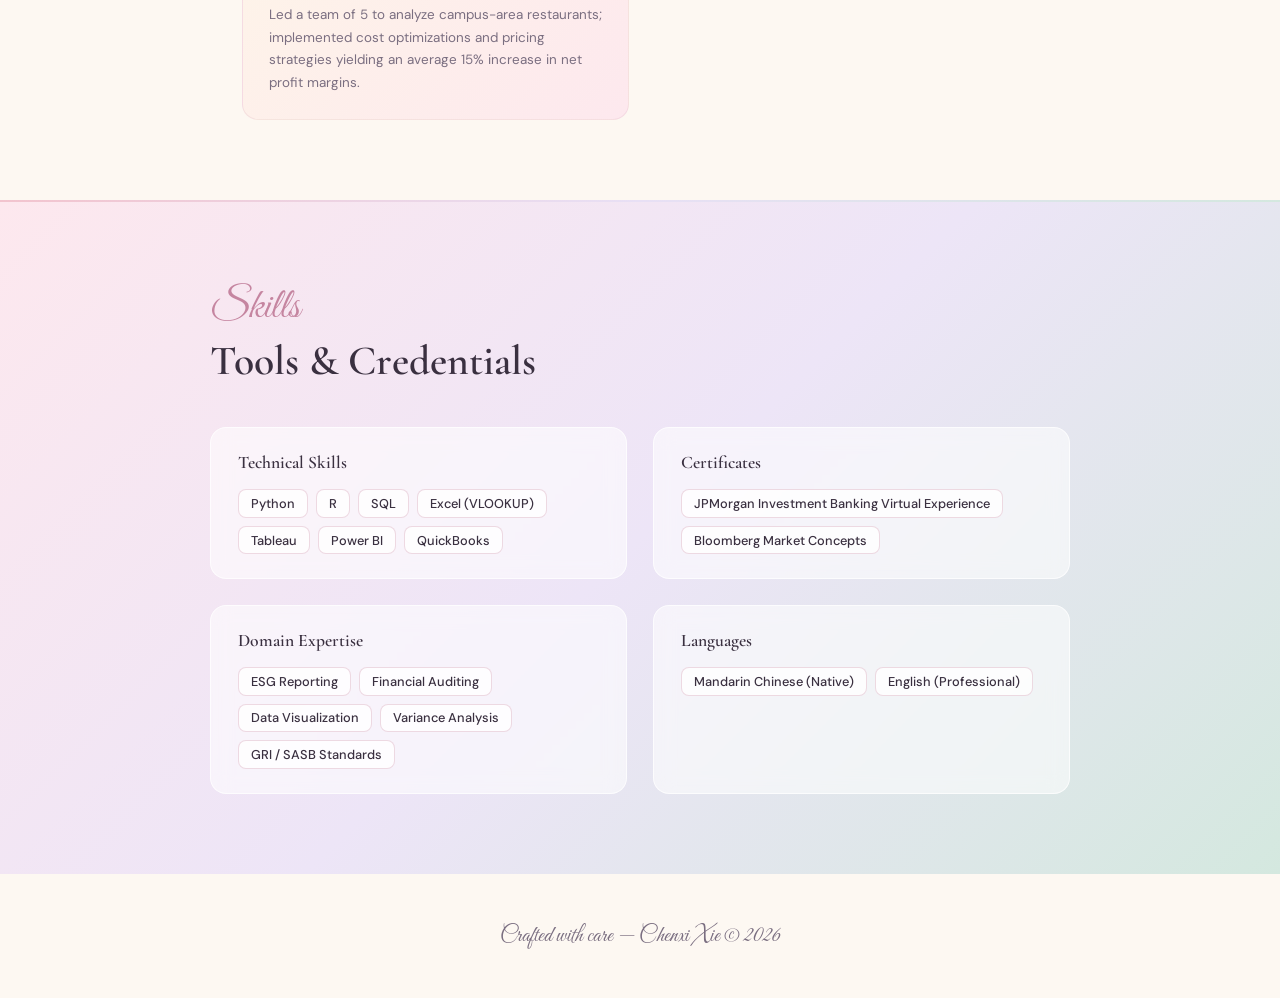
==== commit dc4fd0c6: "Add files via upload" ====
--- a/index.html
+++ b/index.html
@@ -169,8 +169,8 @@
 
     /* ─── HERO APP PREVIEW ─────────────────────────────── */
     .hero-app-preview {
-      width: min(1050px, 94vw);
-      margin-top: 2.4rem;
+      width: min(1080px, 95vw);
+      margin-top: 2.6rem;
       position: relative;
       z-index: 2;
       opacity: 0;
@@ -181,7 +181,7 @@
       display: flex;
       justify-content: space-between;
       align-items: flex-end;
-      gap: 1rem;
+      gap: 1.2rem;
       margin-bottom: 1rem;
       text-align: left;
     }
@@ -197,14 +197,14 @@
 
     .hero-app-title {
       font-family: 'Cormorant Garamond', serif;
-      font-size: clamp(1.5rem, 3vw, 2.2rem);
+      font-size: clamp(1.6rem, 3vw, 2.35rem);
       color: var(--text);
       margin: 0;
       line-height: 1.1;
     }
 
     .hero-app-note {
-      max-width: 360px;
+      max-width: 390px;
       font-size: 0.82rem;
       color: var(--muted);
       line-height: 1.6;
@@ -215,18 +215,18 @@
       border-radius: 26px;
       overflow: hidden;
       border: 1px solid rgba(197,133,160,0.22);
-      background: rgba(255,255,255,0.55);
+      background: rgba(255,255,255,0.58);
       box-shadow: 0 14px 50px rgba(197,133,160,0.18);
     }
 
     .hero-app-frame iframe {
       width: 100%;
-      height: 880px;
+      height: 1550px;
       border: 0;
       display: block;
     }
 
-    @media (max-width: 720px) {
+    @media (max-width: 760px) {
       .hero {
         padding-top: 5.5rem;
       }
@@ -242,7 +242,7 @@
       }
 
       .hero-app-frame iframe {
-        height: 1180px;
+        height: 2350px;
       }
 
       .scroll-hint {
@@ -679,6 +679,7 @@
     </div>
 
 
+    <!-- ─── SKI APP DIRECTLY UNDER ABOUT CONTACT ─── -->
     <div class="hero-app-preview" id="ski-app">
       <div class="hero-app-header">
         <div>
@@ -686,17 +687,15 @@
           <h2 class="hero-app-title">Ski Outfit Matcher</h2>
         </div>
         <p class="hero-app-note">
-          A rule-based recommendation app that suggests ski outfits and gear direction from user inputs.
+          A product recommendation app that matches users with ski jackets, pants, skis, and accessories, then links directly to shopping pages.
         </p>
       </div>
 
       <div class="hero-app-frame">
-        <iframe 
-          src="ski.html" 
-          title="Ski Outfit Matcher App">
-        </iframe>
-      </div>
-    </div>
+        <iframe src="ski.html" title="Ski Outfit Matcher App"></iframe>
+      </div>
+    </div>
+    <!-- ─── END SKI APP ─── -->
 
     <div class="scroll-hint">
       <span>Scroll</span>
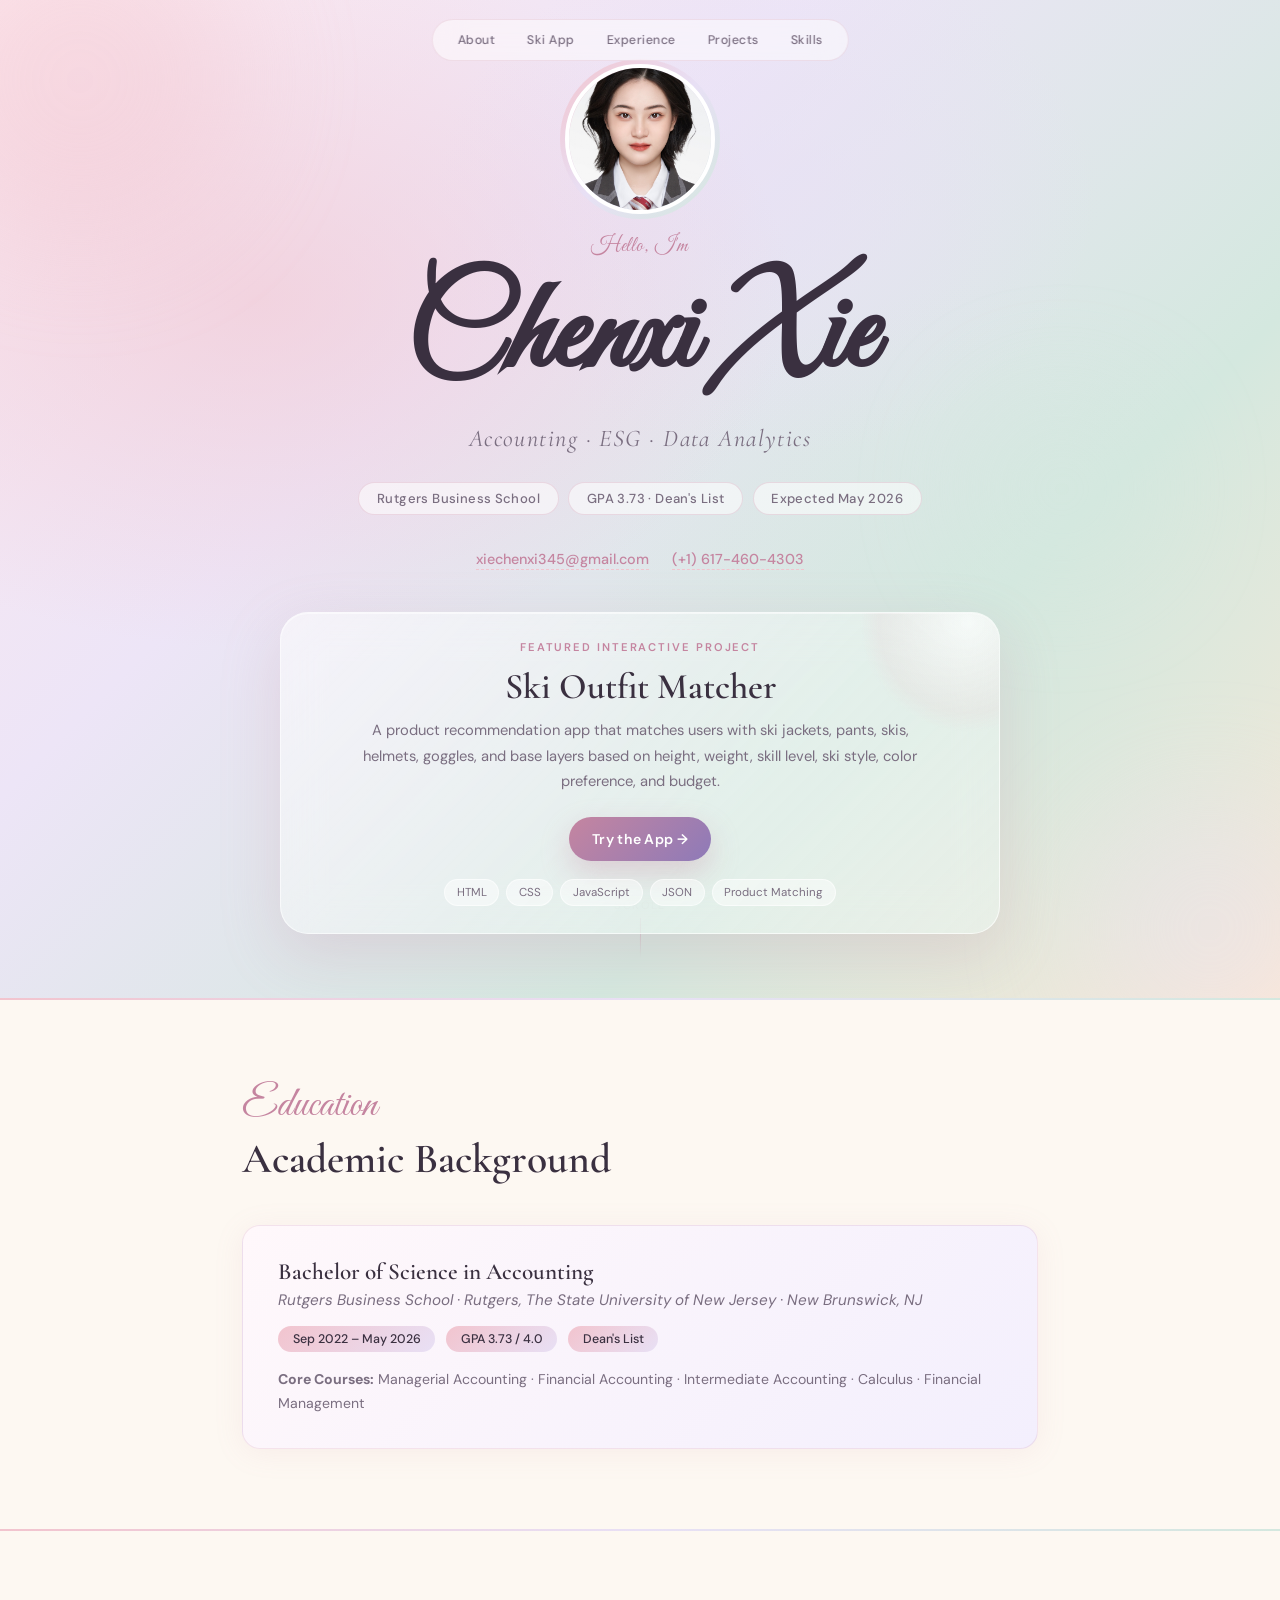
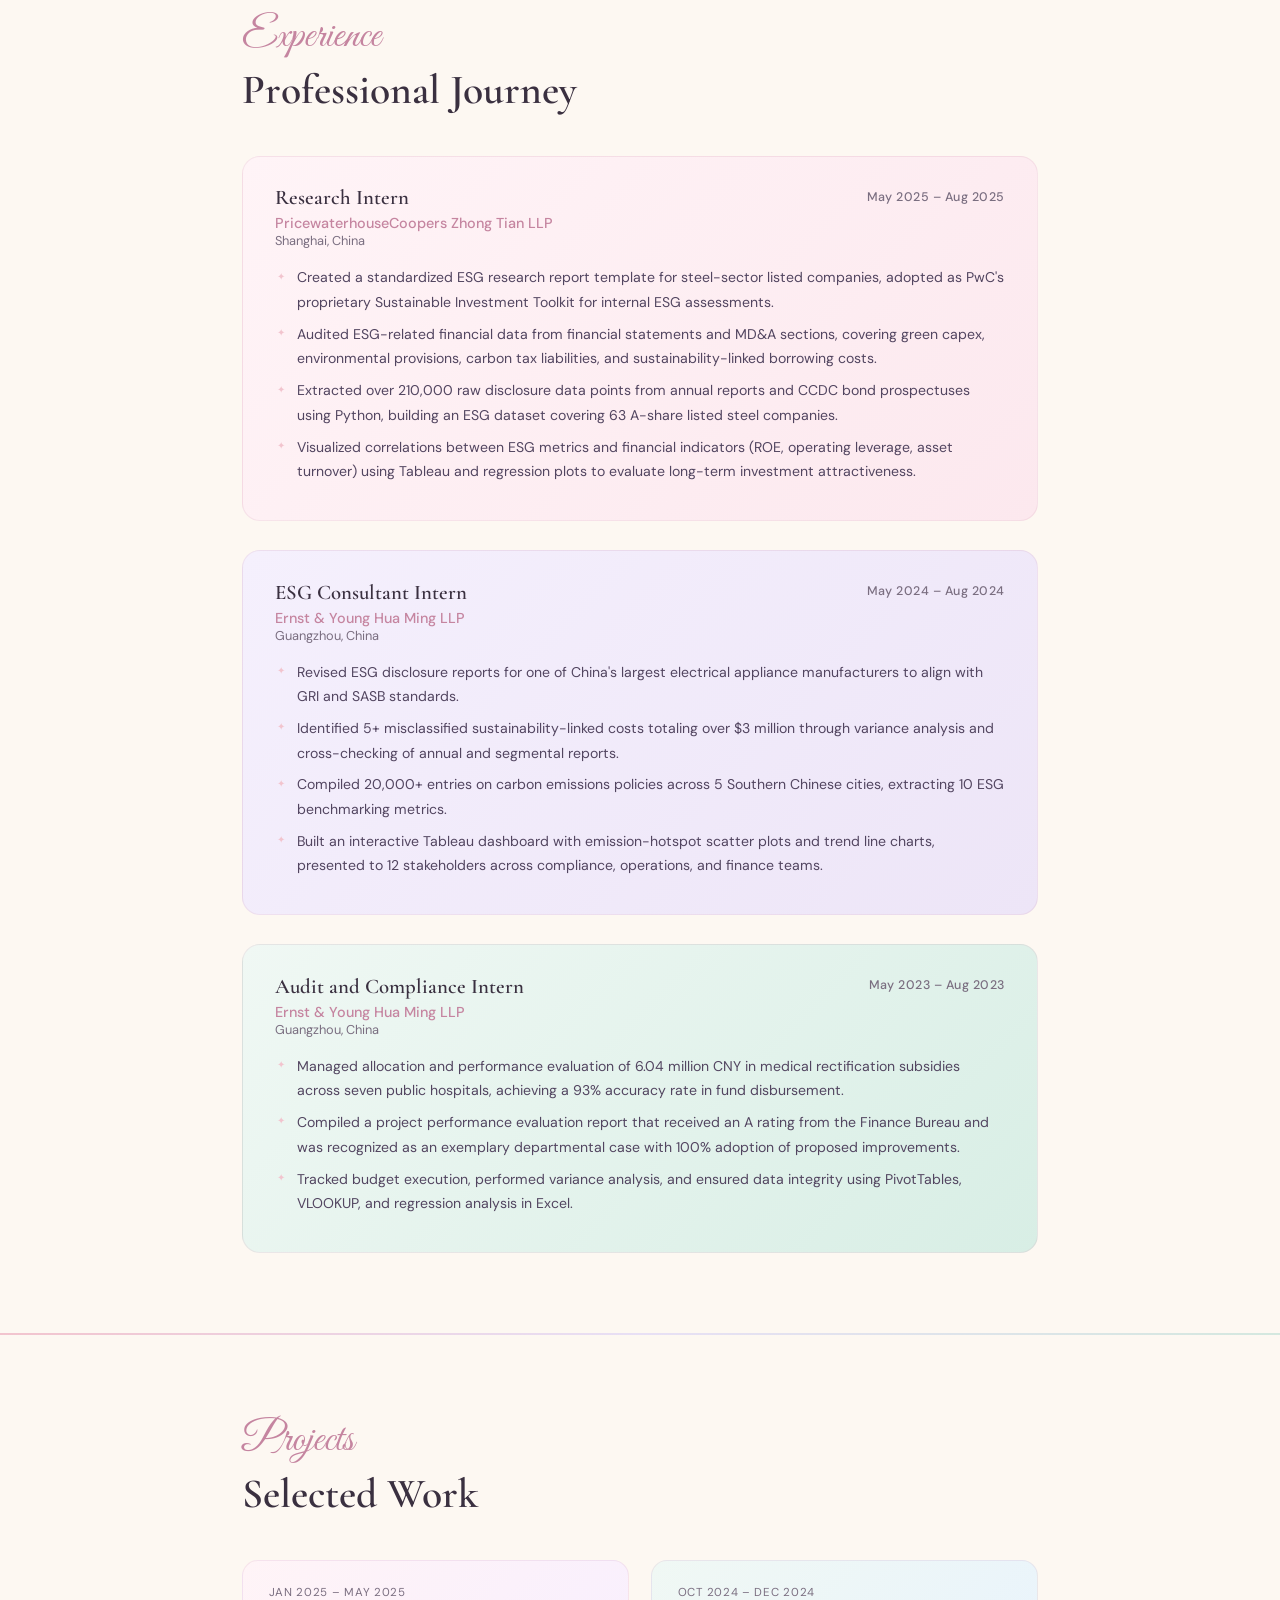
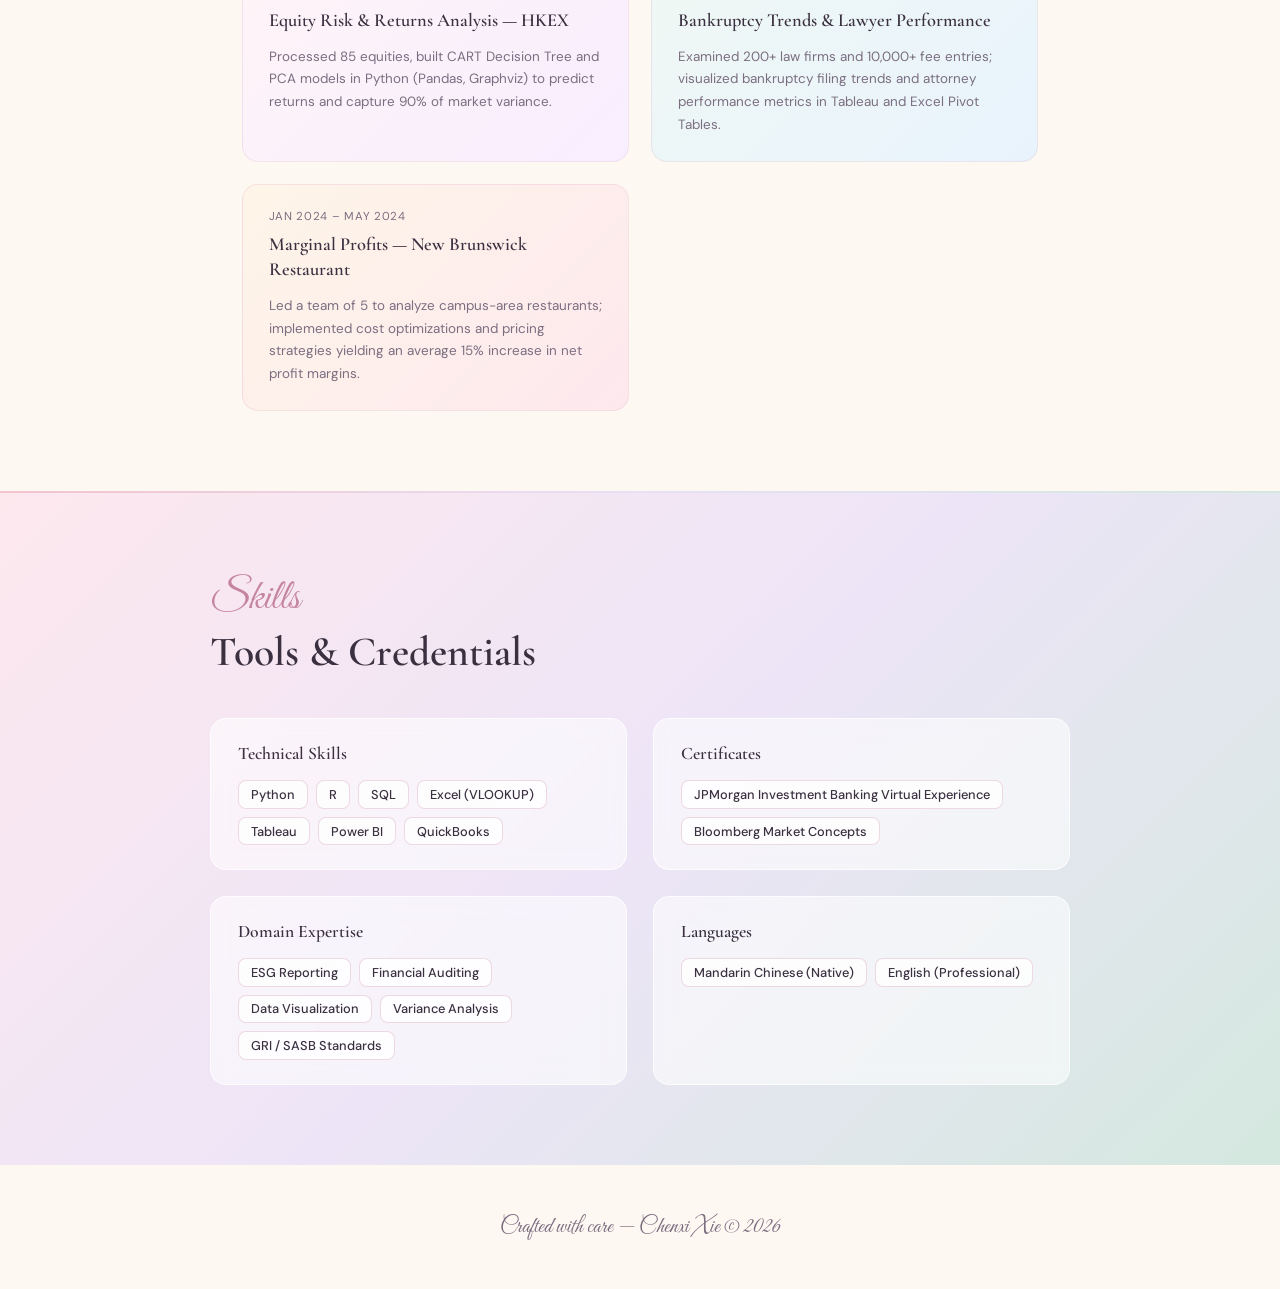
==== commit cdb28fc1: "Add files via upload" ====
--- a/index.html
+++ b/index.html
@@ -167,87 +167,121 @@
     }
 
 
-    /* ─── HERO APP PREVIEW ─────────────────────────────── */
-    .hero-app-preview {
-      width: min(1080px, 95vw);
-      margin-top: 2.6rem;
+    /* ─── GLASS FEATURED APP CARD ───────────────────────── */
+    .featured-app-card {
       position: relative;
       z-index: 2;
+      width: min(720px, 92vw);
+      margin-top: 2.6rem;
+      padding: 1.7rem 1.9rem;
+      border-radius: 28px;
+      background: rgba(255, 255, 255, 0.36);
+      border: 1px solid rgba(255, 255, 255, 0.62);
+      box-shadow:
+        0 20px 60px rgba(197, 133, 160, 0.22),
+        inset 0 1px 0 rgba(255, 255, 255, 0.55);
+      backdrop-filter: blur(20px);
+      -webkit-backdrop-filter: blur(20px);
+      overflow: hidden;
       opacity: 0;
       animation: fadeUp 0.9s 1.25s forwards;
     }
 
-    .hero-app-header {
-      display: flex;
-      justify-content: space-between;
-      align-items: flex-end;
-      gap: 1.2rem;
-      margin-bottom: 1rem;
-      text-align: left;
-    }
-
-    .hero-app-kicker {
-      font-size: 0.72rem;
+    .featured-app-card::before {
+      content: '';
+      position: absolute;
+      width: 220px;
+      height: 220px;
+      border-radius: 50%;
+      top: -100px;
+      right: -80px;
+      background: radial-gradient(circle, rgba(255,255,255,0.75), rgba(242,196,206,0.16) 58%, transparent 70%);
+      pointer-events: none;
+    }
+
+    .featured-app-card::after {
+      content: '';
+      position: absolute;
+      inset: 0;
+      background: linear-gradient(135deg, rgba(255,255,255,0.28), transparent 45%, rgba(212,232,223,0.18));
+      pointer-events: none;
+    }
+
+    .featured-app-content {
+      position: relative;
+      z-index: 1;
+    }
+
+    .featured-app-kicker {
+      font-size: 0.7rem;
+      letter-spacing: 0.17em;
       text-transform: uppercase;
-      letter-spacing: 0.16em;
       color: var(--accent);
       font-weight: 600;
-      margin-bottom: 0.3rem;
-    }
-
-    .hero-app-title {
+      margin-bottom: 0.65rem;
+    }
+
+    .featured-app-title {
       font-family: 'Cormorant Garamond', serif;
-      font-size: clamp(1.6rem, 3vw, 2.35rem);
+      font-size: clamp(1.65rem, 4vw, 2.25rem);
+      font-weight: 600;
       color: var(--text);
-      margin: 0;
-      line-height: 1.1;
-    }
-
-    .hero-app-note {
-      max-width: 390px;
-      font-size: 0.82rem;
-      color: var(--muted);
-      line-height: 1.6;
-      text-align: right;
-    }
-
-    .hero-app-frame {
-      border-radius: 26px;
-      overflow: hidden;
-      border: 1px solid rgba(197,133,160,0.22);
-      background: rgba(255,255,255,0.58);
-      box-shadow: 0 14px 50px rgba(197,133,160,0.18);
-    }
-
-    .hero-app-frame iframe {
-      width: 100%;
-      height: 1550px;
-      border: 0;
-      display: block;
-    }
-
-    @media (max-width: 760px) {
-      .hero {
-        padding-top: 5.5rem;
-      }
-
-      .hero-app-header {
-        flex-direction: column;
-        align-items: flex-start;
-      }
-
-      .hero-app-note {
-        text-align: left;
-        max-width: 100%;
-      }
-
-      .hero-app-frame iframe {
-        height: 2350px;
-      }
-
-      .scroll-hint {
-        display: none;
-      }
+      margin-bottom: 0.65rem;
+    }
+
+    .featured-app-desc {
+      max-width: 560px;
+      margin: 0 auto;
+      color: var(--muted);
+      font-size: 0.92rem;
+      line-height: 1.75;
+    }
+
+    .featured-app-actions {
+      display: flex;
+      justify-content: center;
+      flex-wrap: wrap;
+      gap: 0.85rem;
+      margin-top: 1.35rem;
+    }
+
+    .featured-app-btn {
+      display: inline-flex;
+      align-items: center;
+      justify-content: center;
+      gap: 0.45rem;
+      padding: 0.82rem 1.45rem;
+      border-radius: 999px;
+      text-decoration: none;
+      font-size: 0.88rem;
+      font-weight: 600;
+      letter-spacing: 0.02em;
+      color: white;
+      background: linear-gradient(135deg, #c585a0, #8e7ab8);
+      box-shadow: 0 12px 30px rgba(197, 133, 160, 0.32);
+      transition: transform 0.25s ease, box-shadow 0.25s ease;
+    }
+
+    .featured-app-btn:hover {
+      transform: translateY(-3px);
+      box-shadow: 0 18px 40px rgba(197, 133, 160, 0.42);
+    }
+
+    .featured-app-tags {
+      display: flex;
+      justify-content: center;
+      flex-wrap: wrap;
+      gap: 0.45rem;
+      margin-top: 1.1rem;
+    }
+
+    .featured-app-tag {
+      border-radius: 999px;
+      padding: 0.32rem 0.72rem;
+      font-size: 0.72rem;
+      color: var(--muted);
+      background: rgba(255,255,255,0.48);
+      border: 1px solid rgba(255,255,255,0.56);
     }
 
     /* ─── PROFILE PHOTO ────────────────────────────────── */
@@ -679,23 +713,30 @@
     </div>
 
 
-    <!-- ─── SKI APP DIRECTLY UNDER ABOUT CONTACT ─── -->
-    <div class="hero-app-preview" id="ski-app">
-      <div class="hero-app-header">
-        <div>
-          <p class="hero-app-kicker">Featured Interactive App</p>
-          <h2 class="hero-app-title">Ski Outfit Matcher</h2>
+    <!-- ── FEATURED SKI APP BUTTON CARD ── -->
+    <div class="featured-app-card" id="ski-app">
+      <div class="featured-app-content">
+        <p class="featured-app-kicker">Featured Interactive Project</p>
+        <h2 class="featured-app-title">Ski Outfit Matcher</h2>
+        <p class="featured-app-desc">
+          A product recommendation app that matches users with ski jackets, pants, skis, helmets, goggles, and base layers based on height, weight, skill level, ski style, color preference, and budget.
+        </p>
+
+        <div class="featured-app-actions">
+          <a class="featured-app-btn" href="ski.html" target="_blank" rel="noopener noreferrer">
+            Try the App →
+          </a>
         </div>
-        <p class="hero-app-note">
-          A product recommendation app that matches users with ski jackets, pants, skis, and accessories, then links directly to shopping pages.
-        </p>
+
+        <div class="featured-app-tags">
+          <span class="featured-app-tag">HTML</span>
+          <span class="featured-app-tag">CSS</span>
+          <span class="featured-app-tag">JavaScript</span>
+          <span class="featured-app-tag">JSON</span>
+          <span class="featured-app-tag">Product Matching</span>
+        </div>
       </div>
-
-      <div class="hero-app-frame">
-        <iframe src="ski.html" title="Ski Outfit Matcher App"></iframe>
-      </div>
-    </div>
-    <!-- ─── END SKI APP ─── -->
+    </div>
 
     <div class="scroll-hint">
       <span>Scroll</span>
